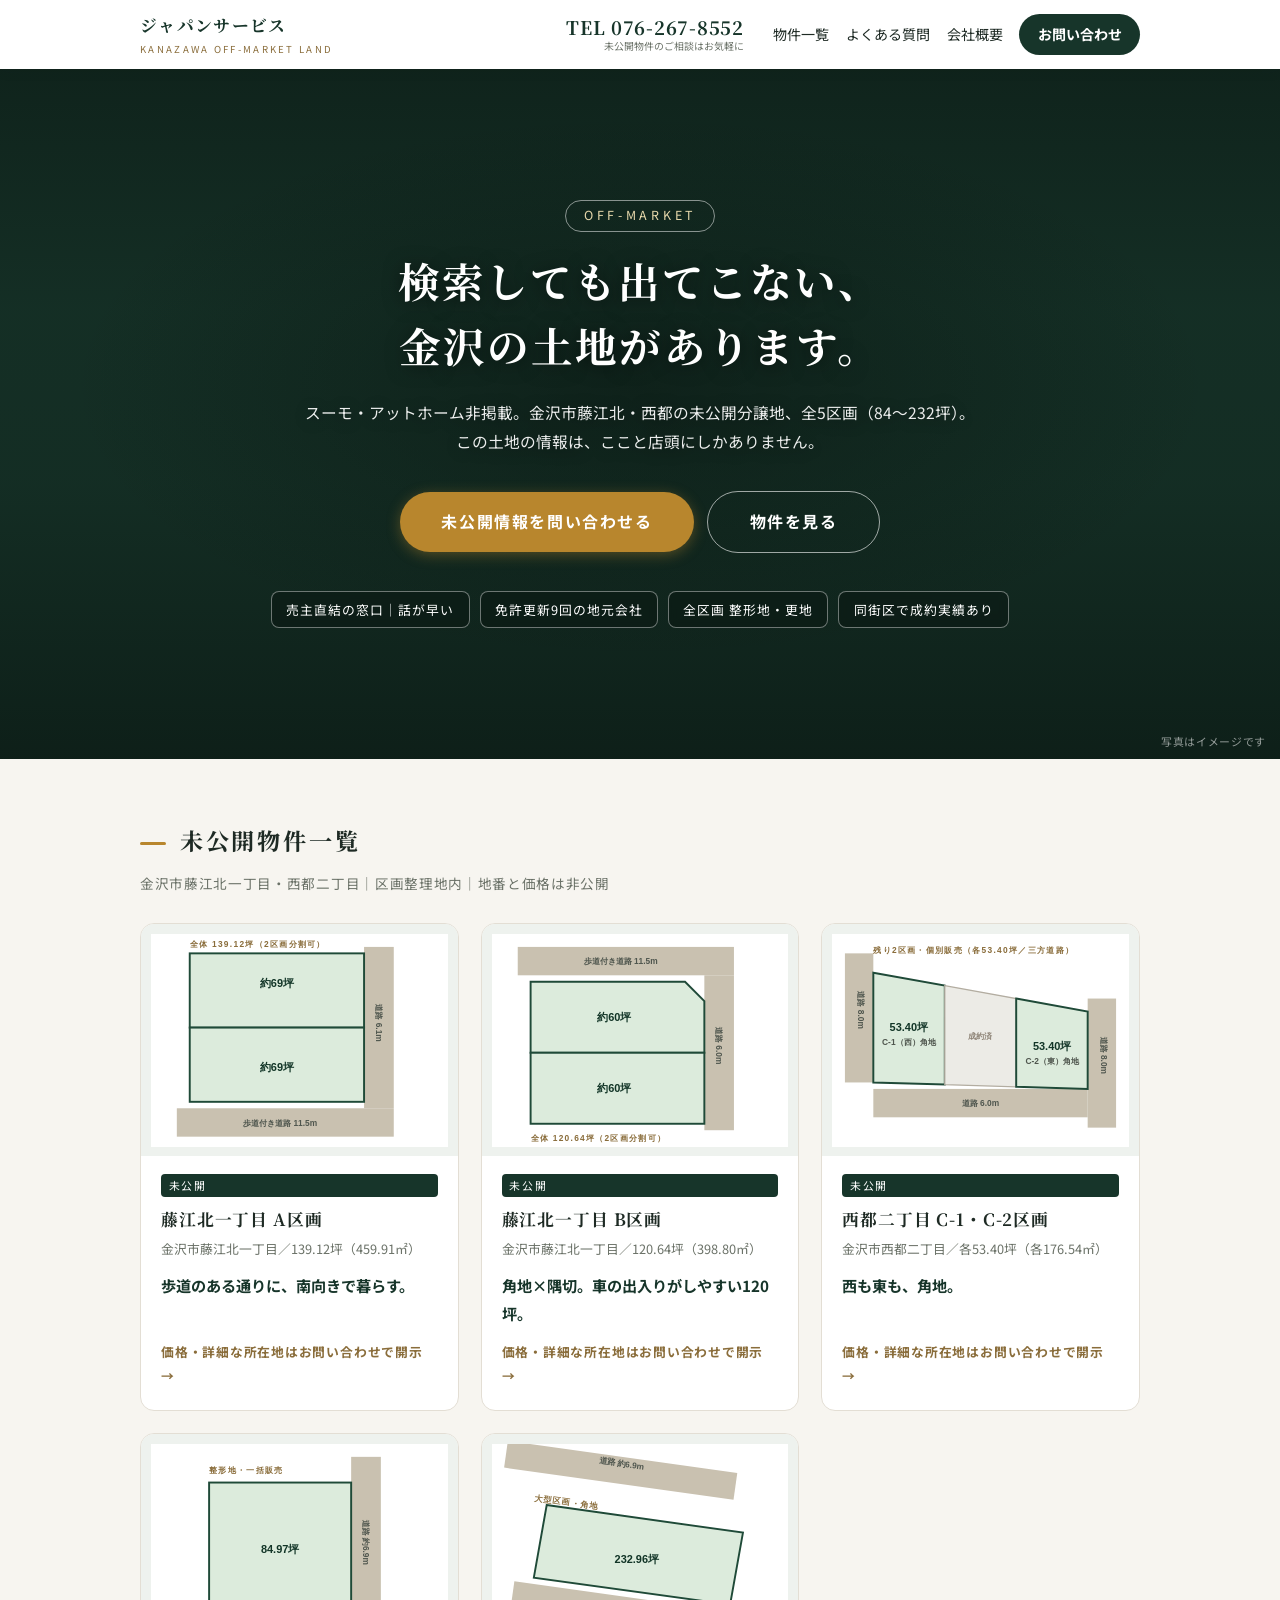
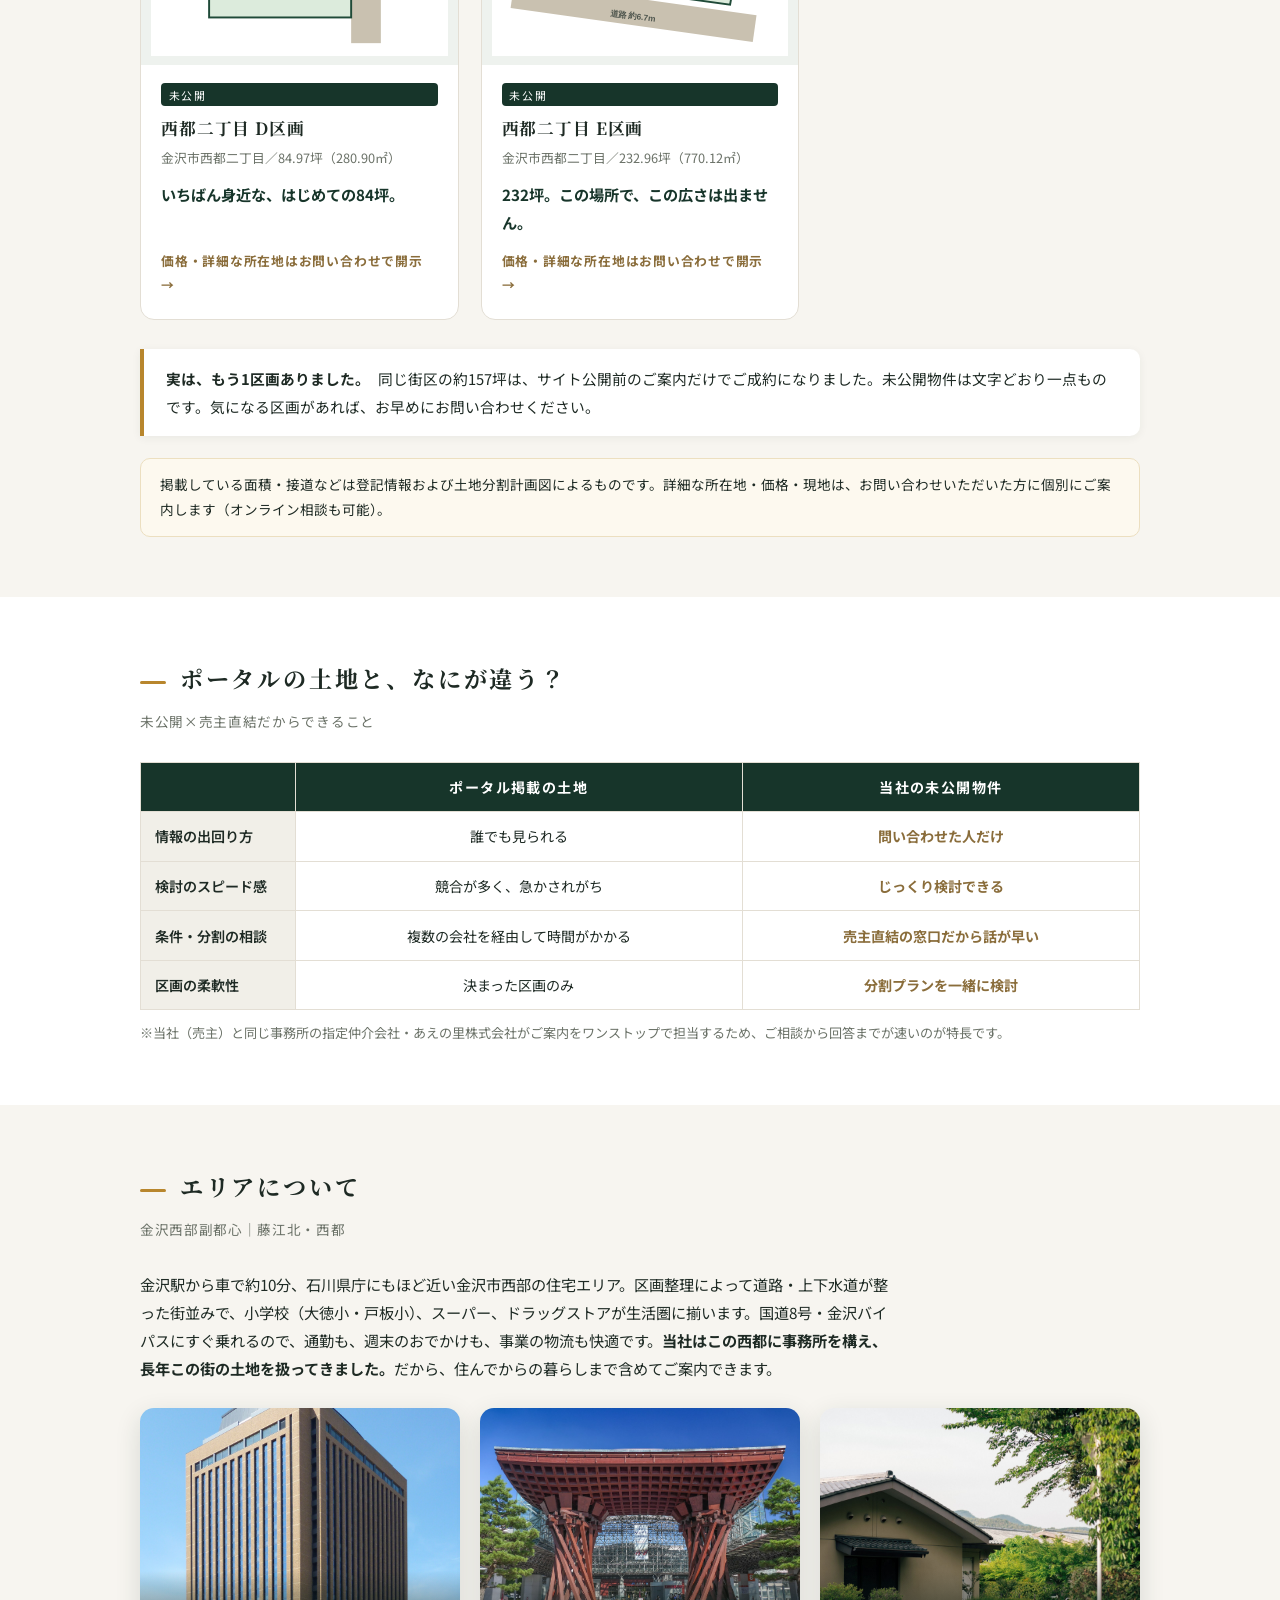
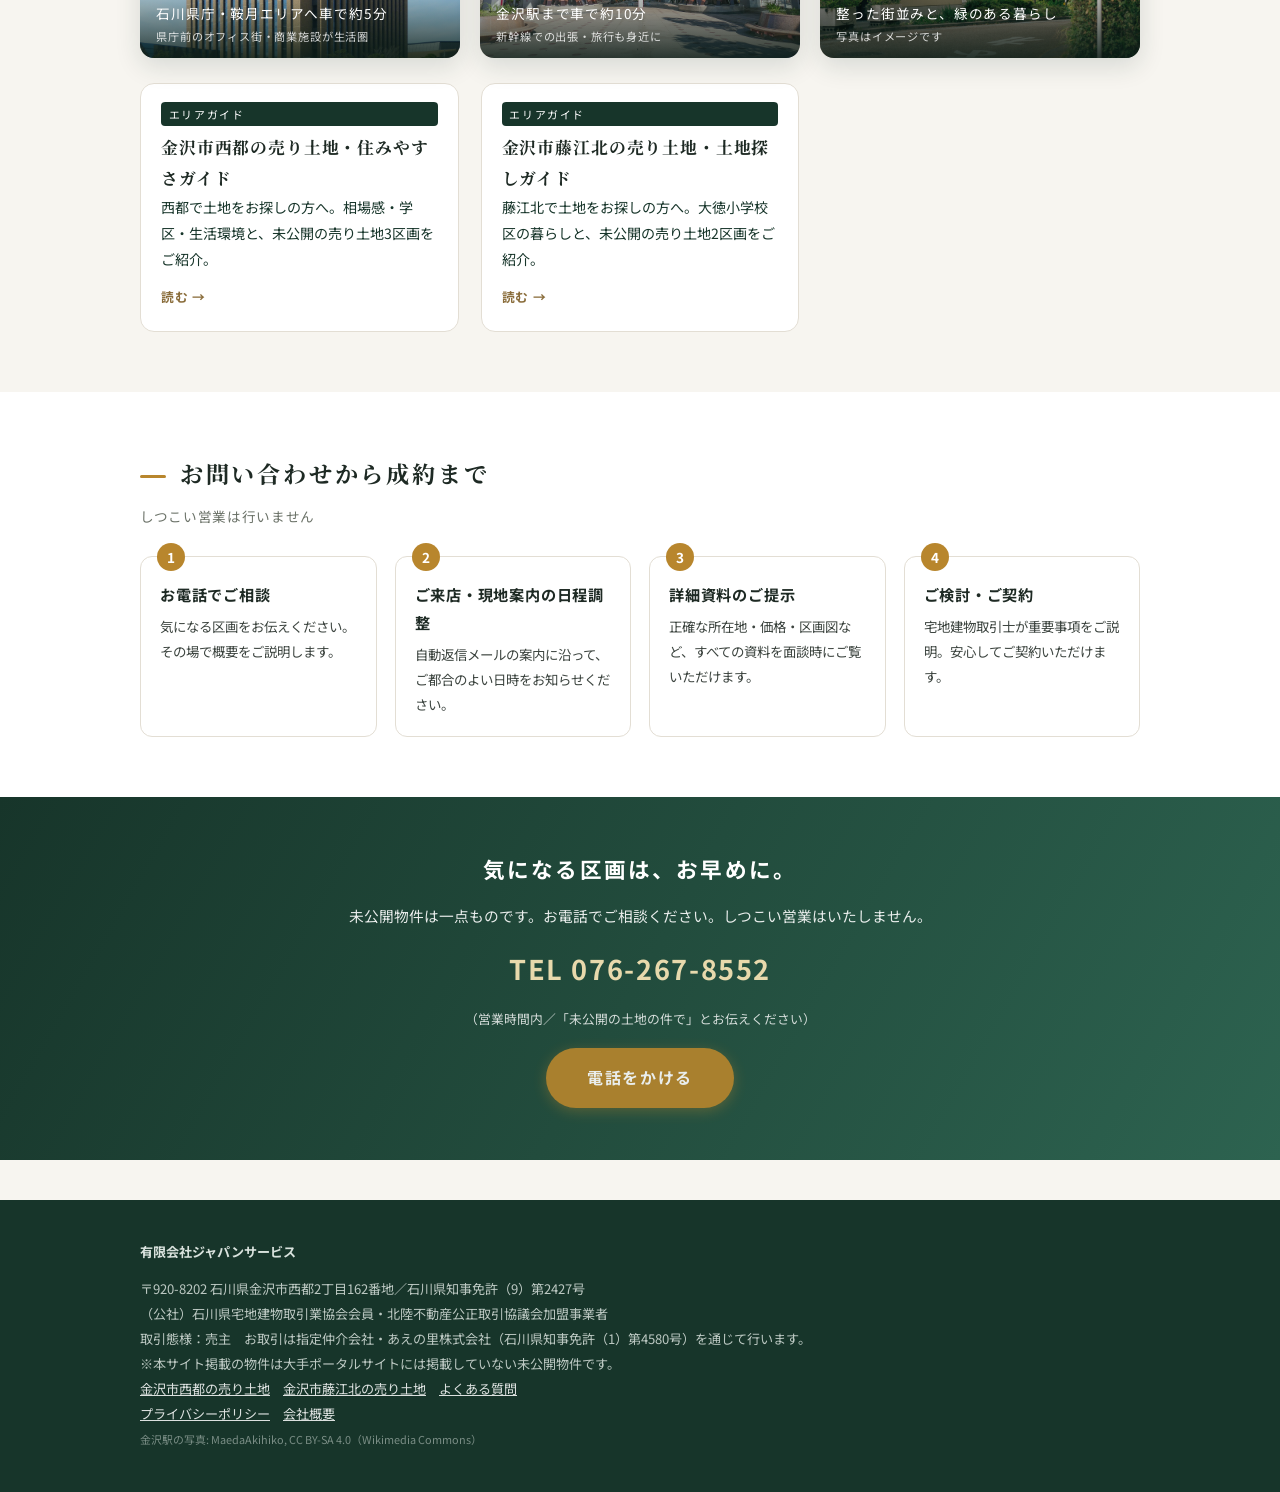
==== index.html @ 0f283ab2 "サイト更新" ====
<!DOCTYPE html>
<html lang="ja">
<head>
<meta charset="UTF-8">
<meta name="viewport" content="width=device-width, initial-scale=1">
<title>金沢市の未公開土地・分譲地｜有限会社ジャパンサービス（藤江北・西都）</title>
<meta name="description" content="金沢市藤江北・西都の未公開土地5区画（84〜232坪）。スーモ・アットホーム非掲載。価格・地番はお問い合わせいただいた方にだけ開示。有限会社ジャパンサービス（石川県知事免許(9)第2427号）。">
<link rel="canonical" href="https://aenosato.github.io/">
<meta property="og:title" content="金沢市の未公開土地・分譲地｜有限会社ジャパンサービス（藤江北・西都）">
<meta property="og:description" content="金沢市藤江北・西都の未公開土地5区画（84〜232坪）。スーモ・アットホーム非掲載。価格・地番はお問い合わせいただいた方にだけ開示。有限会社ジャパンサービス（石川県知事免許(9)第2427号）。">
<meta property="og:type" content="website">
<meta property="og:url" content="https://aenosato.github.io/">
<meta property="og:image" content="https://aenosato.github.io/img/ogp.png">
<meta name="twitter:card" content="summary_large_image">
<link rel="preconnect" href="https://fonts.googleapis.com">
<link href="https://fonts.googleapis.com/css2?family=Noto+Sans+JP:wght@400;600;700&family=Noto+Serif+JP:wght@600;700&display=swap" rel="stylesheet">
<link rel="stylesheet" href="/style.css">

<script type="application/ld+json">
{"@context":"https://schema.org","@type":"RealEstateAgent","name":"有限会社ジャパンサービス",
"address":{"@type":"PostalAddress","postalCode":"920-8202","addressRegion":"石川県","addressLocality":"金沢市","streetAddress":"西都2丁目162番地"},
"telephone":"+81-76-267-8552","url":"https://aenosato.github.io/","areaServed":"石川県金沢市",
"description":"金沢市西部の未公開土地を販売する地元不動産会社。石川県知事免許(9)第2427号。石川県宅地建物取引業協会会員。"}
</script>
</head>
<body>
<header class="site"><div class="wrap">
<a class="brand" href="/">ジャパンサービス<small>KANAZAWA OFF-MARKET LAND</small></a>
<div class="htel"><a href="tel:076-267-8552">TEL 076-267-8552</a><small>未公開物件のご相談はお気軽に</small></div>
<nav class="g"><a href="/#lands">物件一覧</a><a href="/faq.html">よくある質問</a><a href="/company.html">会社概要</a><a class="cta" href="/contact.html">お問い合わせ</a></nav>
</div></header>

<div class="hero photo"><div class="bg bg1"></div><div class="bg bg2"></div><div class="bg bg3"></div><div class="shade"></div><span class="imgnote">写真はイメージです</span><div class="wrap">
<span class="tag">OFF-MARKET</span>
<h1>検索しても出てこない、<br>金沢の土地があります。</h1>
<p class="lead">スーモ・アットホーム非掲載。金沢市藤江北・西都の未公開分譲地、全5区画（84〜232坪）。<br>この土地の情報は、ここと店頭にしかありません。</p>
<div class="cta-row"><a class="btn" href="/contact.html">未公開情報を問い合わせる</a><a class="btn ghost" href="#lands">物件を見る</a></div>
<div class="trustline"><span>売主直結の窓口｜話が早い</span><span>免許更新9回の地元会社</span><span>全区画 整形地・更地</span><span>同街区で成約実績あり</span></div>
</div></div>

<section id="lands"><div class="wrap">
<h2 class="sec">未公開物件一覧</h2>
<p class="sec-sub">金沢市藤江北一丁目・西都二丁目｜区画整理地内｜地番と価格は非公開</p>
<div class="cards"><a class="card" href="/land/fujiekita-a.html">
<div class="fig"><img src="/img/lot-a.svg" alt="藤江北一丁目 A区画 区画イメージ" loading="lazy"></div>
<div class="body"><span class="badge">未公開</span><h3>藤江北一丁目 A区画</h3>
<div class="meta">金沢市藤江北一丁目／139.12坪（459.91㎡）</div>
<p class="catch">歩道のある通りに、南向きで暮らす。</p>
<div class="price">価格・詳細な所在地はお問い合わせで開示 →</div></div></a>
<a class="card" href="/land/fujiekita-b.html">
<div class="fig"><img src="/img/lot-b.svg" alt="藤江北一丁目 B区画 区画イメージ" loading="lazy"></div>
<div class="body"><span class="badge">未公開</span><h3>藤江北一丁目 B区画</h3>
<div class="meta">金沢市藤江北一丁目／120.64坪（398.80㎡）</div>
<p class="catch">角地×隅切。車の出入りがしやすい120坪。</p>
<div class="price">価格・詳細な所在地はお問い合わせで開示 →</div></div></a>
<a class="card" href="/land/saito-c.html">
<div class="fig"><img src="/img/lot-c.svg" alt="西都二丁目 C-1・C-2区画 区画イメージ" loading="lazy"></div>
<div class="body"><span class="badge">未公開</span><h3>西都二丁目 C-1・C-2区画</h3>
<div class="meta">金沢市西都二丁目／各53.40坪（各176.54㎡）</div>
<p class="catch">西も東も、角地。</p>
<div class="price">価格・詳細な所在地はお問い合わせで開示 →</div></div></a>
<a class="card" href="/land/saito-d.html">
<div class="fig"><img src="/img/lot-d.svg" alt="西都二丁目 D区画 区画イメージ" loading="lazy"></div>
<div class="body"><span class="badge">未公開</span><h3>西都二丁目 D区画</h3>
<div class="meta">金沢市西都二丁目／84.97坪（280.90㎡）</div>
<p class="catch">いちばん身近な、はじめての84坪。</p>
<div class="price">価格・詳細な所在地はお問い合わせで開示 →</div></div></a>
<a class="card" href="/land/saito-e.html">
<div class="fig"><img src="/img/lot-e.svg" alt="西都二丁目 E区画 区画イメージ" loading="lazy"></div>
<div class="body"><span class="badge">未公開</span><h3>西都二丁目 E区画</h3>
<div class="meta">金沢市西都二丁目／232.96坪（770.12㎡）</div>
<p class="catch">232坪。この場所で、この広さは出ません。</p>
<div class="price">価格・詳細な所在地はお問い合わせで開示 →</div></div></a>
</div>
<div class="sold"><strong>実は、もう1区画ありました。</strong>　同じ街区の約157坪は、サイト公開前のご案内だけでご成約になりました。未公開物件は文字どおり一点ものです。気になる区画があれば、お早めにお問い合わせください。</div>
<div class="note">掲載している面積・接道などは登記情報および土地分割計画図によるものです。詳細な所在地・価格・現地は、お問い合わせいただいた方に個別にご案内します（オンライン相談も可能）。</div>
</div></section>

<section style="background:#fff"><div class="wrap">
<h2 class="sec">ポータルの土地と、なにが違う？</h2>
<p class="sec-sub">未公開×売主直結だからできること</p>
<div class="cmp-wrap"><table class="cmp">
<thead><tr><th></th><th>ポータル掲載の土地</th><th>当社の未公開物件</th></tr></thead>
<tbody>
<tr><td>情報の出回り方</td><td>誰でも見られる</td><td class="good">問い合わせた人だけ</td></tr>
<tr><td>検討のスピード感</td><td>競合が多く、急かされがち</td><td class="good">じっくり検討できる</td></tr>
<tr><td>条件・分割の相談</td><td>複数の会社を経由して時間がかかる</td><td class="good">売主直結の窓口だから話が早い</td></tr>
<tr><td>区画の柔軟性</td><td>決まった区画のみ</td><td class="good">分割プランを一緒に検討</td></tr>
</tbody></table></div>
<p style="font-size:.82rem;color:var(--muted);margin-top:.8em">※当社（売主）と同じ事務所の指定仲介会社・あえの里株式会社がご案内をワンストップで担当するため、ご相談から回答までが速いのが特長です。</p>
</div></section>

<section><div class="wrap">
<h2 class="sec">エリアについて</h2>
<p class="sec-sub">金沢西部副都心｜藤江北・西都</p>
<p style="font-size:.95rem;max-width:760px">金沢駅から車で約10分、石川県庁にもほど近い金沢市西部の住宅エリア。区画整理によって道路・上下水道が整った街並みで、小学校（大徳小・戸板小）、スーパー、ドラッグストアが生活圏に揃います。国道8号・金沢バイパスにすぐ乗れるので、通勤も、週末のおでかけも、事業の物流も快適です。<strong>当社はこの西都に事務所を構え、長年この街の土地を扱ってきました。</strong>だから、住んでからの暮らしまで含めてご案内できます。</p>
<div class="photo-grid">
<figure><img src="/img/photo/kencho.jpg" alt="石川県庁舎" loading="lazy"><figcaption>石川県庁・鞍月エリアへ車で約5分<span class="sub">県庁前のオフィス街・商業施設が生活圏</span></figcaption></figure>
<figure><img src="/img/photo/station.jpg" alt="金沢駅鼓門" loading="lazy"><figcaption>金沢駅まで車で約10分<span class="sub">新幹線での出張・旅行も身近に</span></figcaption></figure>
<figure><img src="/img/photo/hero.jpg" alt="緑豊かな住宅街のイメージ" loading="lazy"><figcaption>整った街並みと、緑のある暮らし<span class="sub">写真はイメージです</span></figcaption></figure>
</div>
<div class="cards" style="margin-top:1.6em;grid-template-columns:repeat(auto-fill,minmax(290px,1fr))">
<a class="card" href="/area/saito.html"><div class="body"><span class="badge">エリアガイド</span><h3>金沢市西都の売り土地・住みやすさガイド</h3><p class="catch" style="font-weight:400;font-size:.88rem">西都で土地をお探しの方へ。相場感・学区・生活環境と、未公開の売り土地3区画をご紹介。</p><div class="price">読む →</div></div></a>
<a class="card" href="/area/fujiekita.html"><div class="body"><span class="badge">エリアガイド</span><h3>金沢市藤江北の売り土地・土地探しガイド</h3><p class="catch" style="font-weight:400;font-size:.88rem">藤江北で土地をお探しの方へ。大徳小学校区の暮らしと、未公開の売り土地2区画をご紹介。</p><div class="price">読む →</div></div></a>
</div>
</div></section>

<section style="background:#fff"><div class="wrap">
<h2 class="sec">お問い合わせから成約まで</h2>
<p class="sec-sub">しつこい営業は行いません</p>
<div class="steps">
<div><h3>お電話でご相談</h3><p>気になる区画をお伝えください。その場で概要をご説明します。</p></div>
<div><h3>ご来店・現地案内の日程調整</h3><p>自動返信メールの案内に沿って、ご都合のよい日時をお知らせください。</p></div>
<div><h3>詳細資料のご提示</h3><p>正確な所在地・価格・区画図など、すべての資料を面談時にご覧いただけます。</p></div>
<div><h3>ご検討・ご契約</h3><p>宅地建物取引士が重要事項をご説明。安心してご契約いただけます。</p></div>
</div>
</div></section>

<div class="cta-band"><div class="wrap">
<h2>気になる区画は、お早めに。</h2>
<p>未公開物件は一点ものです。お電話でご相談ください。しつこい営業はいたしません。</p>
<a class="tel" href="tel:076-267-8552">TEL 076-267-8552</a>
<p style="font-size:.8rem;opacity:.8">（営業時間内／「未公開の土地の件で」とお伝えください）</p>
<p style="margin-top:1.2em"><a class="btn" href="tel:076-267-8552">電話をかける</a></p>
</div></div>
<footer class="site"><div class="wrap">
<strong>有限会社ジャパンサービス</strong>
<div class="license">〒920-8202 石川県金沢市西都2丁目162番地／石川県知事免許（9）第2427号<br>
（公社）石川県宅地建物取引業協会会員・北陸不動産公正取引協議会加盟事業者<br>
取引態様：売主　お取引は指定仲介会社・あえの里株式会社（石川県知事免許（1）第4580号）を通じて行います。<br>
※本サイト掲載の物件は大手ポータルサイトには掲載していない未公開物件です。<br>
<a href="/area/saito.html">金沢市西都の売り土地</a>　<a href="/area/fujiekita.html">金沢市藤江北の売り土地</a>　<a href="/faq.html">よくある質問</a><br>
<a href="/privacy.html">プライバシーポリシー</a>　<a href="/company.html">会社概要</a><br>
<span style="font-size:.68rem;opacity:.6">金沢駅の写真: MaedaAkihiko, CC BY-SA 4.0（Wikimedia Commons）</span></div>
</div></footer>
<script>
const io=new IntersectionObserver(es=>es.forEach(e=>{if(e.isIntersecting){e.target.classList.add('in');io.unobserve(e.target)}}),{threshold:.12});
document.querySelectorAll('section .wrap>*,.cards>*,.steps>div').forEach(el=>{el.classList.add('fade');io.observe(el)});
</script>
</body>
</html>
---- style.css ----
:root{--ink:#1e2a24;--deep:#17352a;--accent:#b8862d;--accent-d:#8a6d3b;--bg:#f7f5f0;--card:#ffffff;--line:#e3ded4;--muted:#6b7268}
*{margin:0;padding:0;box-sizing:border-box}
body{font-family:"Noto Sans JP",-apple-system,"Hiragino Kaku Gothic ProN","Yu Gothic",sans-serif;color:var(--ink);background:var(--bg);line-height:1.85}
img,svg{max-width:100%;height:auto}
a{color:var(--deep)}
.wrap{max-width:1040px;margin:0 auto;padding:0 20px}
header.site{background:#fff;color:var(--ink);position:sticky;top:0;z-index:50;box-shadow:0 1px 12px rgba(20,30,25,.1)}
header.site .wrap{display:flex;align-items:center;justify-content:space-between;padding:10px 20px;gap:12px}
.brand{font-weight:700;letter-spacing:.08em;color:var(--deep);text-decoration:none;font-size:1.05rem;font-family:"Noto Serif JP",serif}
.brand small{display:block;font-size:.6rem;font-weight:400;color:var(--accent-d);letter-spacing:.24em;font-family:"Noto Sans JP",sans-serif}
nav.g{display:flex;align-items:center}
nav.g a{color:var(--ink);text-decoration:none;margin-left:1.2em;font-size:.88rem}
nav.g a.cta{background:var(--deep);color:#fff;padding:.55em 1.3em;border-radius:999px;font-weight:700}
.htel{text-align:right;margin-left:auto;line-height:1.3}
.htel a{font-family:"Noto Serif JP",serif;font-size:1.15rem;font-weight:700;color:var(--deep);text-decoration:none;letter-spacing:.04em}
.htel small{display:block;font-size:.62rem;color:var(--muted)}
@media(max-width:900px){.htel{display:none}}
.hero{color:#fff;text-align:center;position:relative;overflow:hidden;height:min(80vh,690px);min-height:520px;display:flex;align-items:center;justify-content:center}
.hero .wrap{position:relative;z-index:3}
.feat{display:grid;grid-template-columns:repeat(auto-fit,minmax(150px,1fr));gap:14px;margin:1.6em 0}
.feat div{background:var(--card);border:1px solid var(--line);border-radius:12px;padding:1em .8em;text-align:center}
.feat svg{width:34px;height:34px;margin-bottom:.4em}
.feat b{display:block;font-size:.8rem;letter-spacing:.05em}
.feat span{font-size:.74rem;color:var(--muted)}
.area-hero{background:linear-gradient(150deg,#1d4534,#2d6350);color:#fff;padding:48px 0 90px;position:relative;overflow:hidden}
.area-hero h1{font-size:clamp(1.3rem,3.4vw,1.9rem);letter-spacing:.06em;line-height:1.6}
.area-hero p{margin-top:.8em;font-size:.9rem;opacity:.9}
article.guide{max-width:760px;margin:0 auto;font-size:.95rem}
article.guide h2{font-size:1.25rem;letter-spacing:.08em;margin:2.2em 0 .8em;padding-left:.7em;border-left:4px solid var(--accent)}
article.guide h3{font-size:1.02rem;margin:1.6em 0 .5em}
article.guide p{margin-bottom:1em}
article.guide ul{margin:0 0 1em 1.4em}
.hero .tag{display:inline-block;border:1px solid rgba(255,255,255,.5);border-radius:999px;padding:.3em 1.4em;font-size:.78rem;letter-spacing:.3em;margin-bottom:1.3em;color:#e8d9ac}
.hero h1{font-size:clamp(1.55rem,4.4vw,2.6rem);font-weight:700;letter-spacing:.05em;line-height:1.55}
.hero p.lead{margin-top:1.3em;opacity:.92;font-size:.98rem}
.hero .cta-row{margin-top:2.2em}
.trustline{display:flex;gap:10px;justify-content:center;flex-wrap:wrap;margin-top:2.4em}
.trustline span{border:1px solid rgba(255,255,255,.4);border-radius:8px;padding:.45em 1.1em;font-size:.8rem;letter-spacing:.08em;background:rgba(10,22,17,.45);backdrop-filter:blur(4px)}
.split{display:grid;grid-template-columns:1fr 1fr;gap:44px;align-items:center}
.split img{border-radius:16px;box-shadow:0 14px 40px rgba(23,53,42,.2);width:100%;height:380px;object-fit:cover}
.split h2{font-family:"Noto Serif JP",serif;font-size:1.5rem;letter-spacing:.1em;margin-bottom:.7em;line-height:1.6}
.split p{font-size:.95rem}
.split .imgwrap{position:relative}
.split .imgwrap span{position:absolute;right:10px;bottom:8px;font-size:.66rem;color:rgba(255,255,255,.75)}
@media(max-width:760px){.split{grid-template-columns:1fr}.split img{height:240px}}
.btn{display:inline-block;background:var(--accent);color:#fff;text-decoration:none;padding:.95em 2.6em;border-radius:999px;font-weight:700;letter-spacing:.1em;border:none;font-size:1rem;cursor:pointer;box-shadow:0 3px 14px rgba(184,134,45,.4);transition:transform .15s}
.btn:hover{transform:translateY(-2px)}
.btn.ghost{background:transparent;border:1px solid rgba(255,255,255,.6);margin-left:.8em;box-shadow:none}
section{padding:60px 0}
h2.sec{font-size:1.45rem;letter-spacing:.12em;margin-bottom:.4em}
h2.sec::before{content:"";display:inline-block;width:26px;height:3px;background:var(--accent);vertical-align:middle;margin-right:.6em;border-radius:2px}
p.sec-sub{color:var(--muted);font-size:.85rem;margin-bottom:2em;letter-spacing:.05em}
.cards{display:grid;grid-template-columns:repeat(auto-fill,minmax(290px,1fr));gap:22px}
.card{background:var(--card);border:1px solid var(--line);border-radius:14px;overflow:hidden;text-decoration:none;color:var(--ink);display:flex;flex-direction:column;transition:box-shadow .2s,transform .2s}
.card:hover{box-shadow:0 10px 28px rgba(23,53,42,.16);transform:translateY(-3px)}
.card .fig{background:#eef2ee;padding:10px 10px 0}
.card .body{padding:18px 20px 22px;flex:1;display:flex;flex-direction:column}
.card h3{font-size:1.05rem;letter-spacing:.05em}
.card .meta{color:var(--muted);font-size:.8rem;margin:.2em 0 .8em}
.card p.catch{font-size:.95rem;font-weight:700;color:var(--deep);flex:1}
.card .price{margin-top:1em;font-size:.8rem;color:var(--accent-d);font-weight:700;letter-spacing:.06em}
.badge{display:inline-block;background:var(--deep);color:#fff;font-size:.68rem;border-radius:4px;padding:.15em .7em;letter-spacing:.15em;margin-bottom:.6em}
.badge.gold{background:var(--accent)}
table.spec{width:100%;border-collapse:collapse;background:var(--card);border:1px solid var(--line);border-radius:12px;overflow:hidden;font-size:.92rem}
table.spec th,table.spec td{padding:.85em 1.1em;border-bottom:1px solid var(--line);text-align:left;vertical-align:top}
table.spec th{width:9.5em;background:#f1efe8;font-weight:600;letter-spacing:.08em}
table.spec tr:last-child th,table.spec tr:last-child td{border-bottom:none}
body{overflow-x:hidden}
.cmp-wrap{overflow-x:auto;-webkit-overflow-scrolling:touch}
table.cmp{width:100%;min-width:560px;border-collapse:collapse;background:var(--card);border:1px solid var(--line);font-size:.88rem}
table.cmp th,table.cmp td{padding:.8em 1em;border:1px solid var(--line);text-align:center}
table.cmp thead th{background:var(--deep);color:#fff;letter-spacing:.1em}
table.cmp td:first-child{background:#f1efe8;font-weight:600;text-align:left;width:11em}
table.cmp td.good{color:var(--accent-d);font-weight:700}
.points{list-style:none;margin:1.2em 0}
.points li{position:relative;padding:.5em 0 .5em 2.2em;font-size:.94rem;border-bottom:1px dashed var(--line)}
.points li::before{content:"✓";position:absolute;left:.3em;top:.45em;color:var(--accent);font-weight:700;font-size:1.05rem}
.note{background:#fdf9ef;border:1px solid #ecdfc0;border-radius:10px;padding:1em 1.4em;font-size:.85rem;margin-top:1.6em}
.sold{background:#fff;border-left:4px solid var(--accent);border-radius:0 10px 10px 0;padding:1.1em 1.5em;margin:2em 0 0;font-size:.92rem;box-shadow:0 2px 10px rgba(23,53,42,.06)}
.faq dt{font-weight:700;margin-top:1.4em;letter-spacing:.04em}
.faq dt::before{content:"Q. ";color:var(--accent)}
.faq dd{margin-left:0;color:#3c443f;font-size:.92rem}
.faq dd::before{content:"A. ";color:var(--deep);font-weight:700}
footer.site{background:var(--deep);color:#d9e2dd;font-size:.82rem;padding:40px 0;margin-top:40px}
footer.site a{color:#fff}
footer.site .license{margin-top:1em;opacity:.85;line-height:1.9}
form .row{margin-bottom:1.3em}
form label{display:block;font-weight:600;font-size:.9rem;margin-bottom:.35em;letter-spacing:.05em}
form label .req{color:#b4552d;font-size:.7rem;margin-left:.5em;border:1px solid #b4552d;border-radius:3px;padding:0 .4em}
form input[type=text],form input[type=email],form input[type=tel],form textarea,form select{width:100%;padding:.8em;border:1px solid var(--line);border-radius:8px;font-size:1rem;background:#fff;font-family:inherit}
form .checks label{display:inline-block;font-weight:400;margin-right:1.2em}
.steps{counter-reset:s;display:grid;grid-template-columns:repeat(auto-fit,minmax(220px,1fr));gap:18px}
.steps div{background:var(--card);border:1px solid var(--line);border-radius:12px;padding:1.4em 1.2em 1.2em;position:relative}
.steps div::before{counter-increment:s;content:counter(s);position:absolute;top:-14px;left:16px;background:var(--accent);color:#fff;width:28px;height:28px;border-radius:50%;display:flex;align-items:center;justify-content:center;font-weight:700;font-size:.85rem}
.steps h3{font-size:.95rem;margin-bottom:.4em;letter-spacing:.05em}
.steps p{font-size:.84rem;color:#3c443f}
.crumb{font-size:.78rem;color:var(--muted);padding:14px 0 0}
.crumb a{color:var(--muted)}
.cta-band{background:linear-gradient(120deg,#17352a,#2d6350);color:#fff;text-align:center;padding:52px 0;border-radius:0}
.cta-band h2{font-size:1.35rem;letter-spacing:.1em;margin-bottom:.6em}
.cta-band p{font-size:.92rem;opacity:.9}
.cta-band .tel{font-size:1.7rem;font-weight:700;letter-spacing:.06em;color:#e8d9ac;margin:.5em 0;display:block;text-decoration:none}
@media(max-width:640px){
header.site .wrap{padding:8px 12px}
nav.g{flex-shrink:0}
nav.g a{display:none}
nav.g a.cta{display:inline-block;font-size:.78rem;padding:.55em 1em;margin-left:0;white-space:nowrap}
.brand{font-size:.88rem;white-space:nowrap}.brand small{font-size:.48rem;letter-spacing:.12em}
.hero{min-height:470px;height:min(74vh,560px)}
.hero h1{font-size:1.42rem}
.hero p.lead{font-size:.8rem;padding:0 4px}
.hero p.lead br{display:none}
.hero .cta-row{display:flex;flex-direction:column;align-items:center;gap:.7em}
.trustline{gap:6px}.trustline span{font-size:.66rem;padding:.35em .65em}
.btn{padding:.85em 1.8em;font-size:.92rem}
.btn.ghost{margin:0}
.cta-band .tel{font-size:1.4rem}
}
h1,h2.sec,.hero h1,.card h3,.area-hero h1{font-family:"Noto Serif JP","Yu Mincho",serif}
.hero.photo{isolation:isolate;background:#17352a}
.hero.photo .bg{position:absolute;inset:0;background-position:center 62%;background-size:cover;z-index:0;opacity:0;animation:heroShow 24s ease-in-out infinite}
.hero.photo .bg1{background-image:url(/img/photo/hero.jpg);animation-delay:0s}
.hero.photo .bg2{background-image:url(/img/photo/station.jpg);animation-delay:8s;background-position:center 40%}
.hero.photo .bg3{background-image:url(/img/photo/kencho.jpg);animation-delay:16s;background-position:center 30%}
@keyframes heroShow{0%{opacity:0;transform:scale(1.06)}4%{opacity:1}33%{opacity:1}41%{opacity:0;transform:scale(1)}100%{opacity:0}}
.hero.photo .shade{position:absolute;inset:0;z-index:1;background:linear-gradient(180deg,rgba(8,18,14,.5) 0%,rgba(8,18,14,.18) 35%,rgba(8,18,14,.22) 60%,rgba(8,18,14,.62) 100%)}
.hero.photo .shade::after{content:"";position:absolute;inset:0;background:radial-gradient(ellipse 62% 55% at 50% 46%,rgba(8,18,14,.45),transparent 72%)}
.hero h1,.hero p.lead{text-shadow:0 2px 18px rgba(0,0,0,.55)}
.imgnote{font-size:.68rem;color:rgba(255,255,255,.55);position:absolute;right:14px;bottom:8px;z-index:4;letter-spacing:.06em}
.photo-grid{display:grid;grid-template-columns:repeat(auto-fit,minmax(280px,1fr));gap:20px;margin-top:1.6em}
.photo-grid figure{margin:0;border-radius:14px;overflow:hidden;position:relative;box-shadow:0 8px 26px rgba(23,53,42,.14)}
.photo-grid img{width:100%;height:250px;object-fit:cover;display:block;transition:transform .6s}
.photo-grid figure:hover img{transform:scale(1.05)}
.photo-grid figcaption{position:absolute;left:0;right:0;bottom:0;background:linear-gradient(transparent,rgba(10,27,21,.85));color:#fff;padding:2.2em 1.2em .8em;font-size:.85rem;letter-spacing:.06em}
.photo-grid .sub{display:block;font-size:.7rem;opacity:.8}
.area-hero.photo{isolation:isolate;position:relative}
.area-hero.photo .bg{position:absolute;inset:0;background-position:center;background-size:cover;z-index:0}
.area-hero.photo .shade{position:absolute;inset:0;background:linear-gradient(150deg,rgba(15,36,28,.9),rgba(45,99,80,.65));z-index:1}
.fade{opacity:0;transform:translateY(22px);transition:opacity .7s ease,transform .7s ease}
.fade.in{opacity:1;transform:none}
@media(prefers-reduced-motion:reduce){.hero.photo .bg{animation:none}.fade{opacity:1;transform:none;transition:none}}
section.alt{background:#fff}
.cards3{display:grid;grid-template-columns:repeat(auto-fit,minmax(230px,1fr));gap:18px;margin:1.6em 0}
.cards3 .c3{background:var(--card);border:1px solid var(--line);border-radius:12px;padding:1.4em 1.2em}
.cards3 .c3 h3{font-size:.95rem;margin-bottom:.5em;letter-spacing:.05em;color:var(--accent)}
.cards3 .c3 p{font-size:.86rem;color:#3c443f;line-height:1.85}
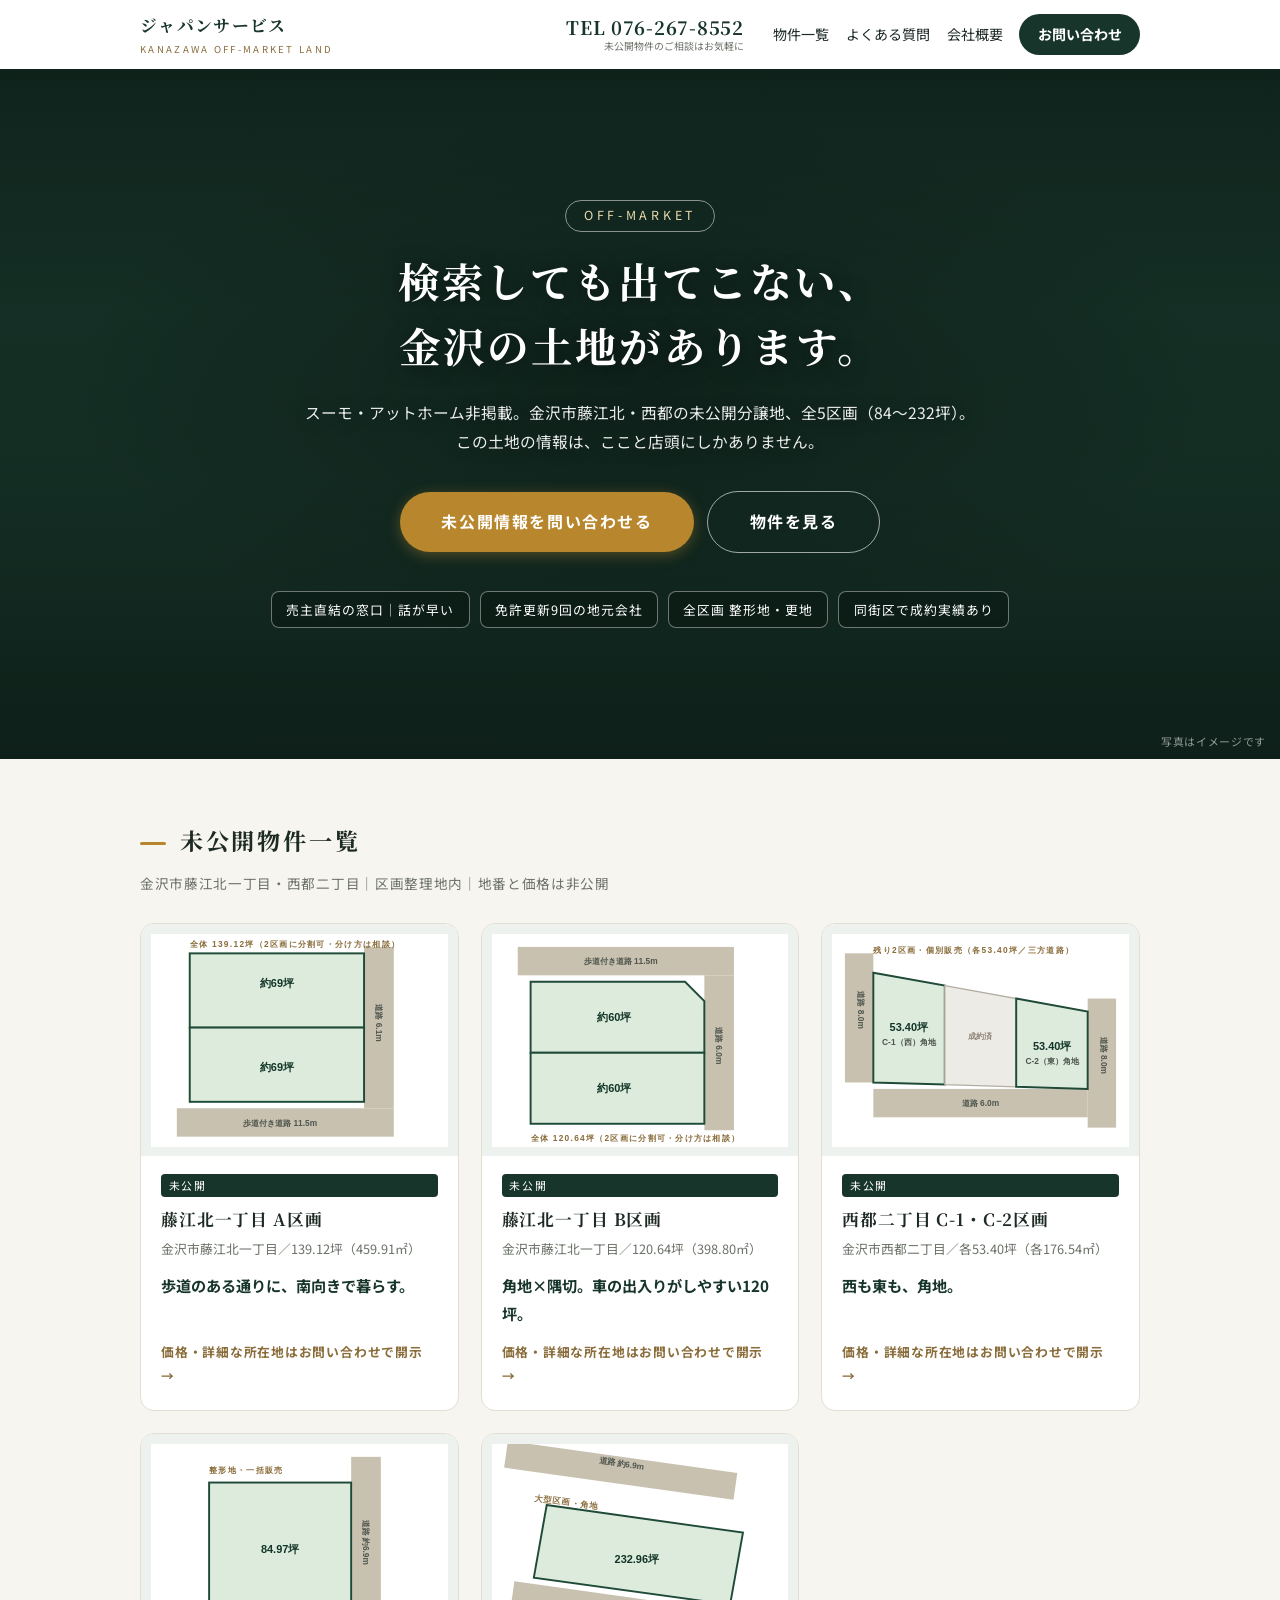
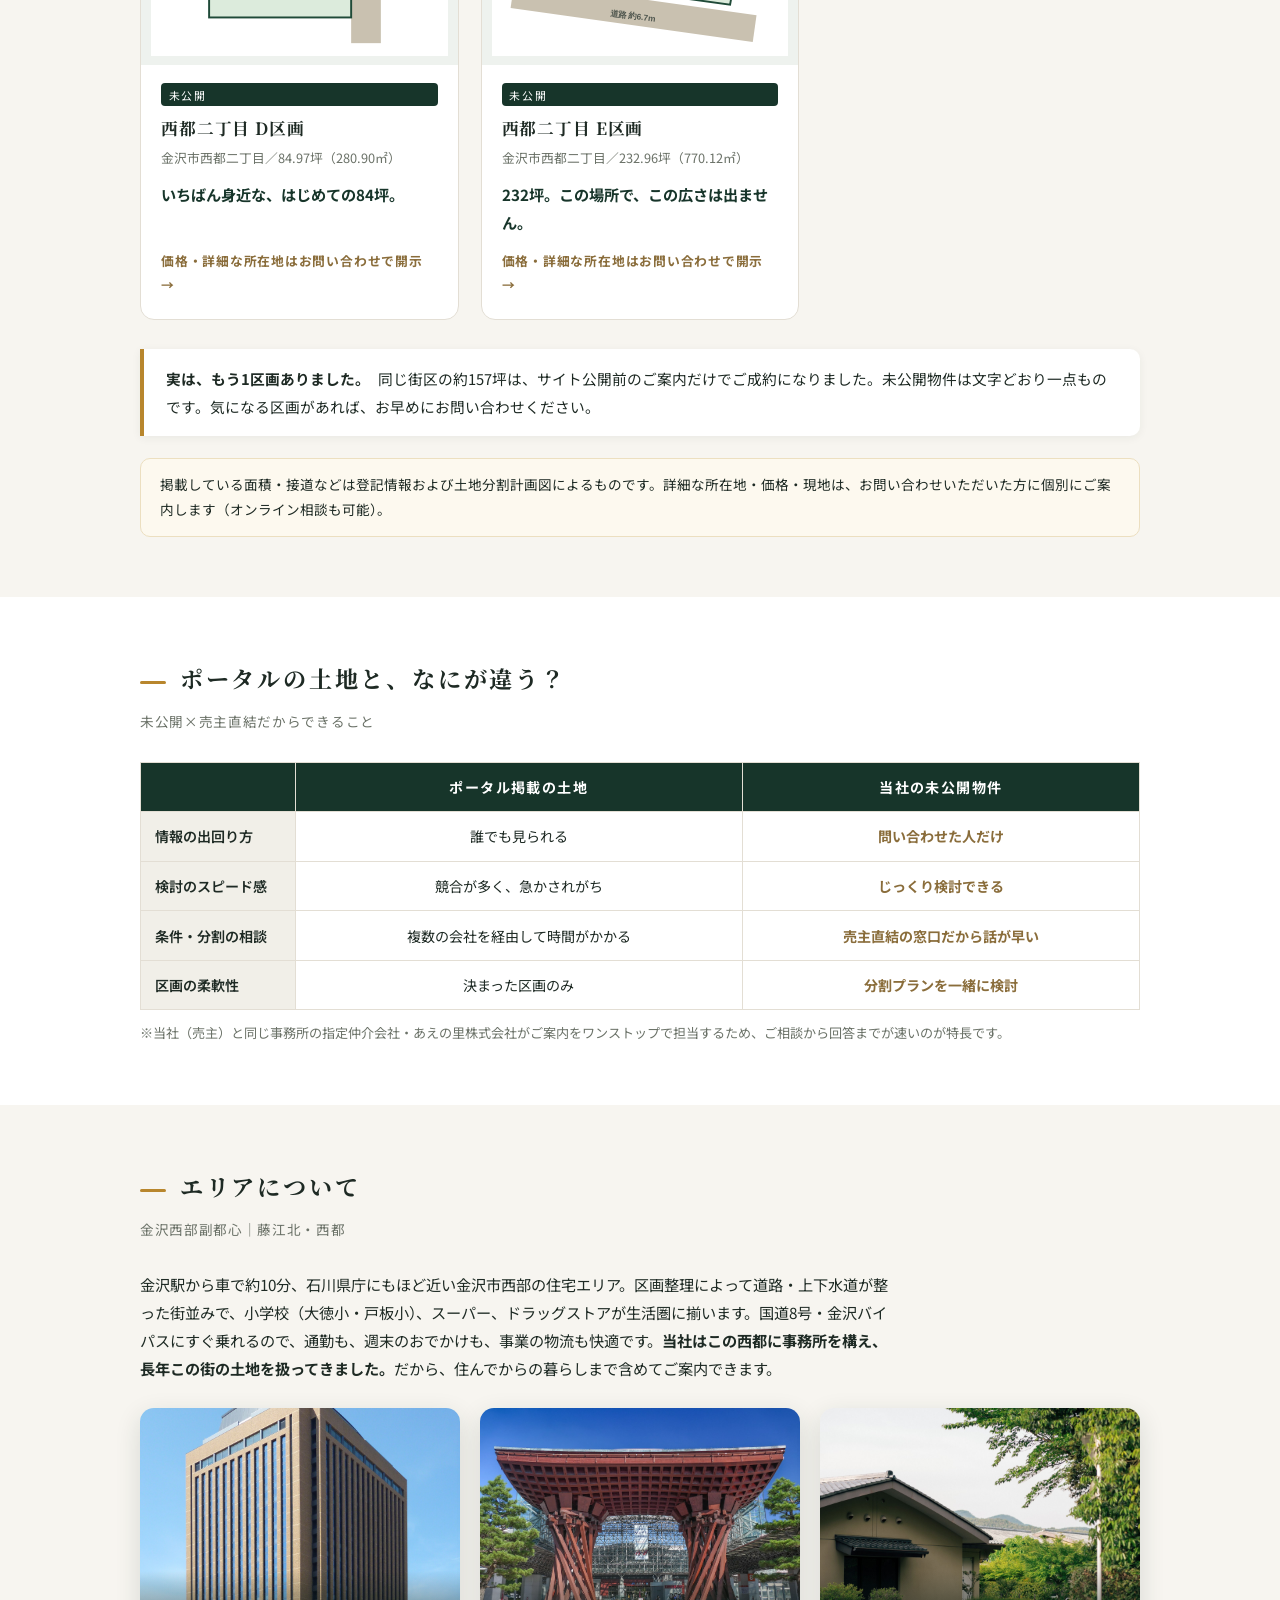
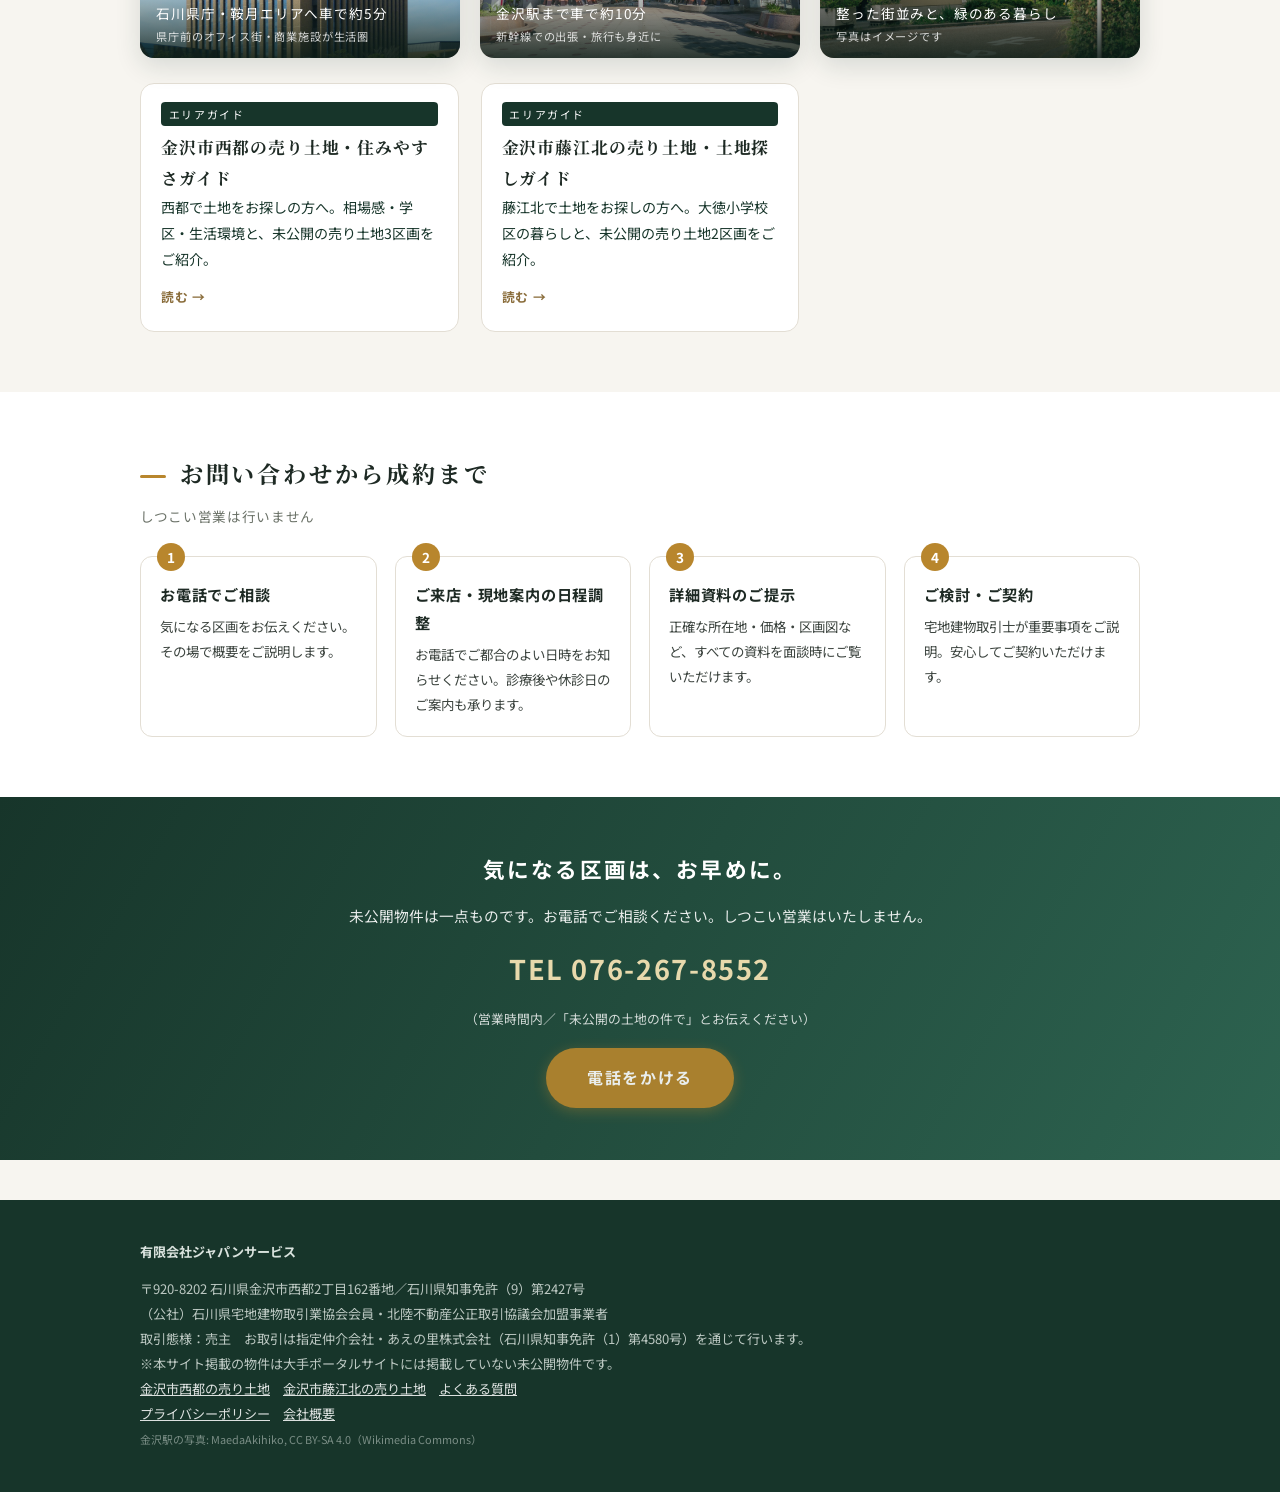
==== commit 1a9e027c: "サイト更新" ====
--- a/index.html
+++ b/index.html
@@ -110,7 +110,7 @@
 <p class="sec-sub">しつこい営業は行いません</p>
 <div class="steps">
 <div><h3>お電話でご相談</h3><p>気になる区画をお伝えください。その場で概要をご説明します。</p></div>
-<div><h3>ご来店・現地案内の日程調整</h3><p>自動返信メールの案内に沿って、ご都合のよい日時をお知らせください。</p></div>
+<div><h3>ご来店・現地案内の日程調整</h3><p>お電話でご都合のよい日時をお知らせください。診療後や休診日のご案内も承ります。</p></div>
 <div><h3>詳細資料のご提示</h3><p>正確な所在地・価格・区画図など、すべての資料を面談時にご覧いただけます。</p></div>
 <div><h3>ご検討・ご契約</h3><p>宅地建物取引士が重要事項をご説明。安心してご契約いただけます。</p></div>
 </div>
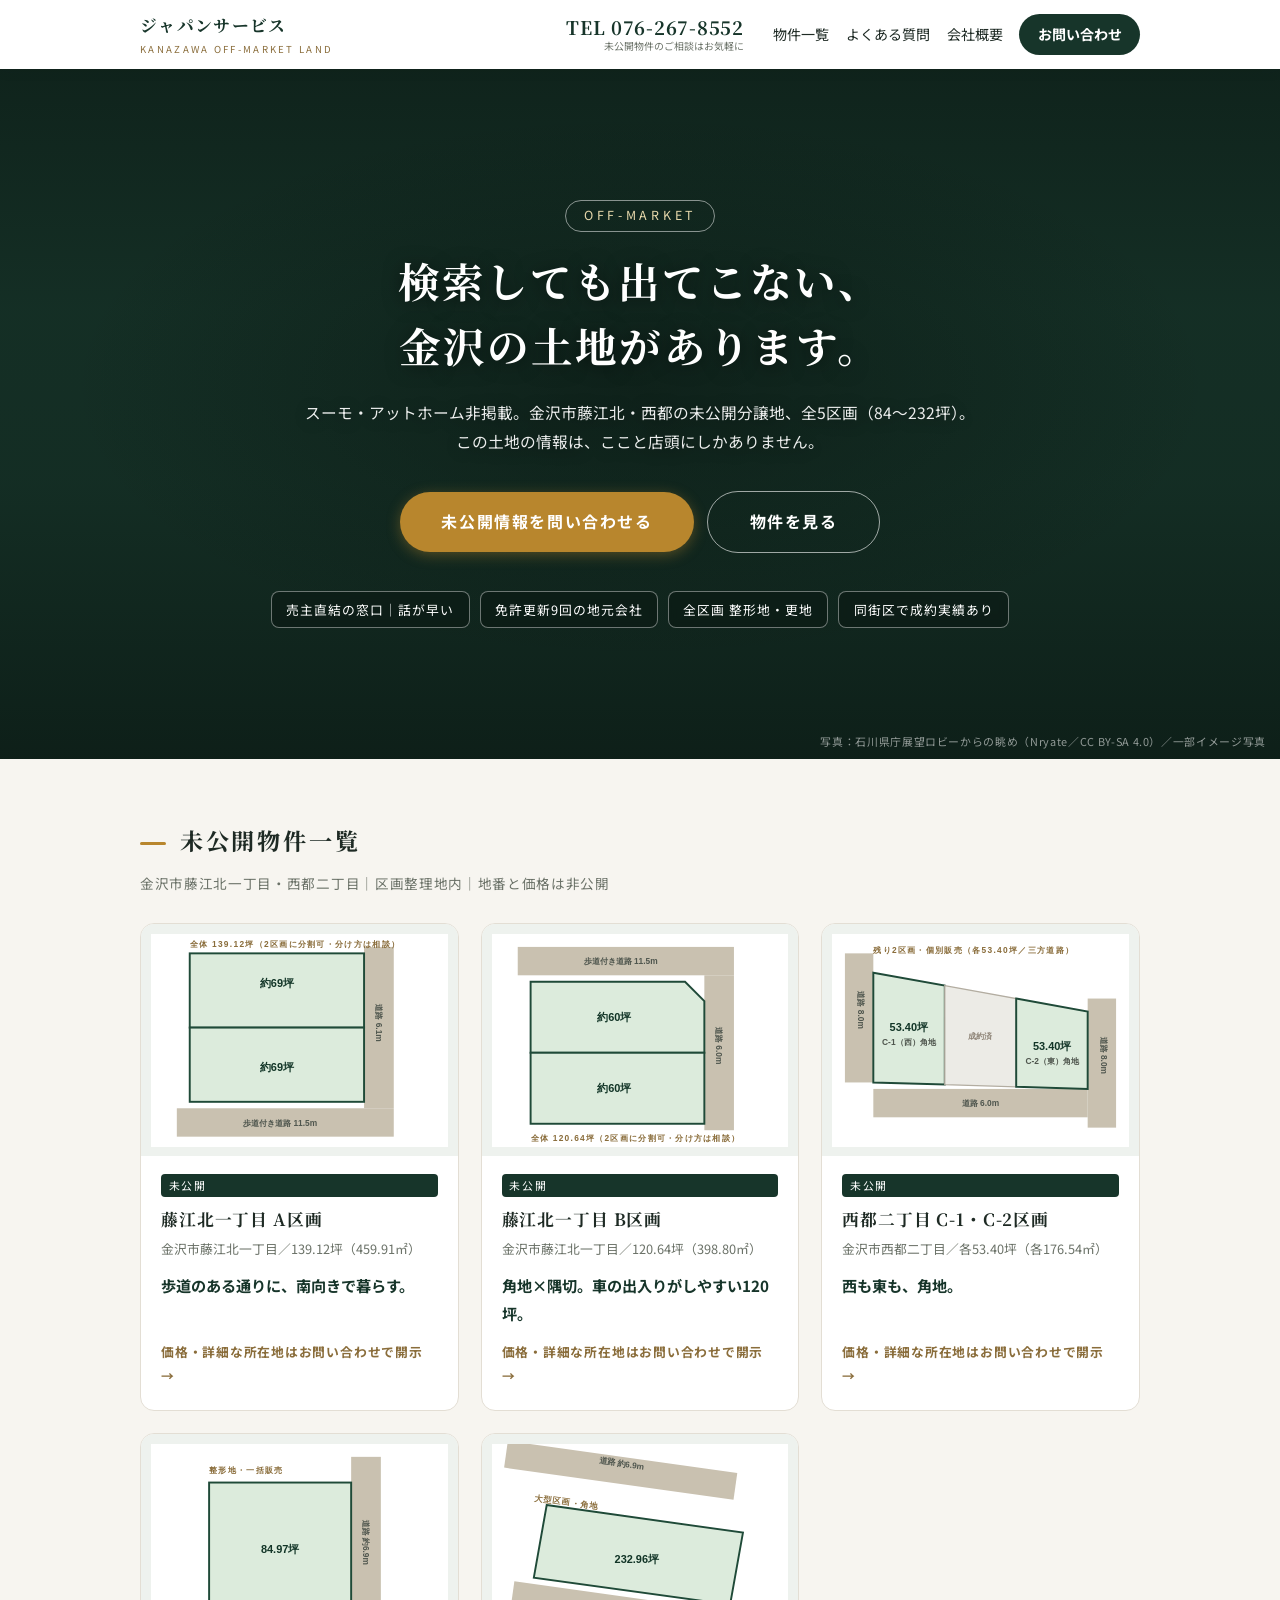
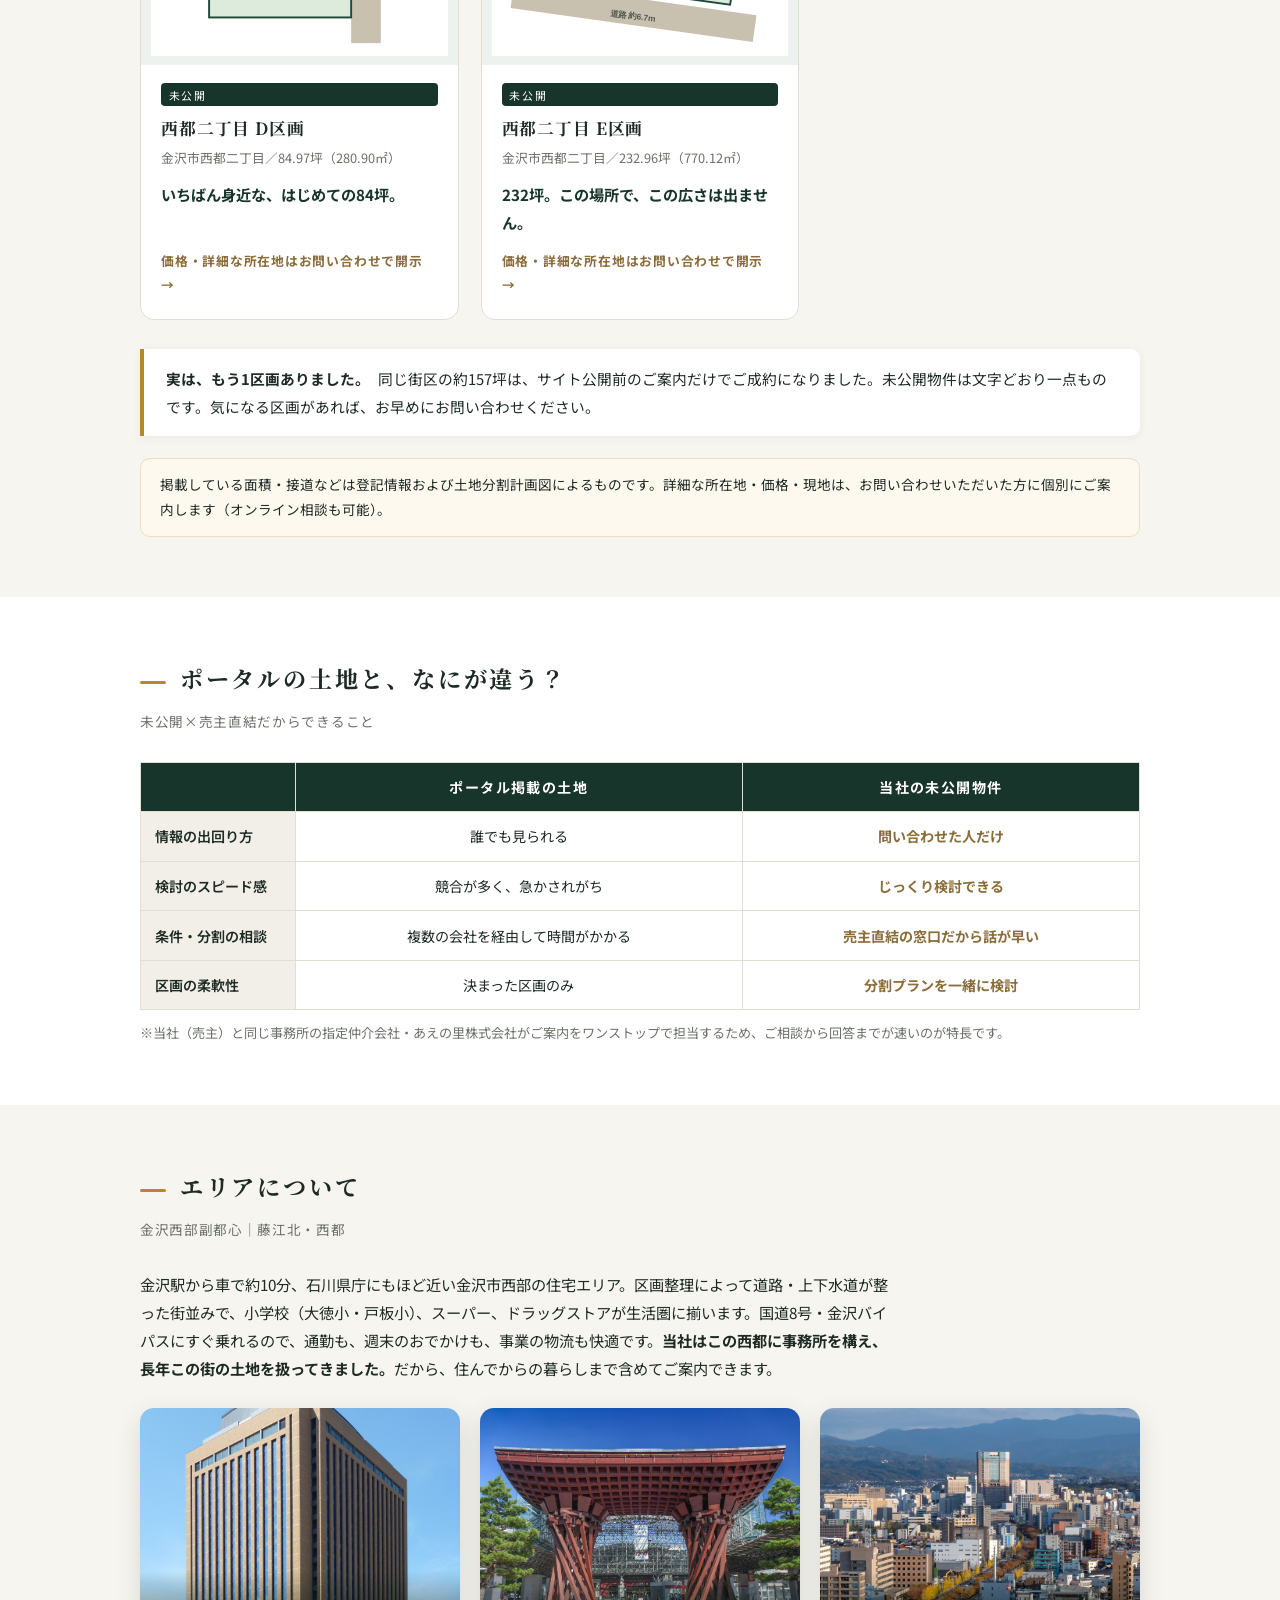
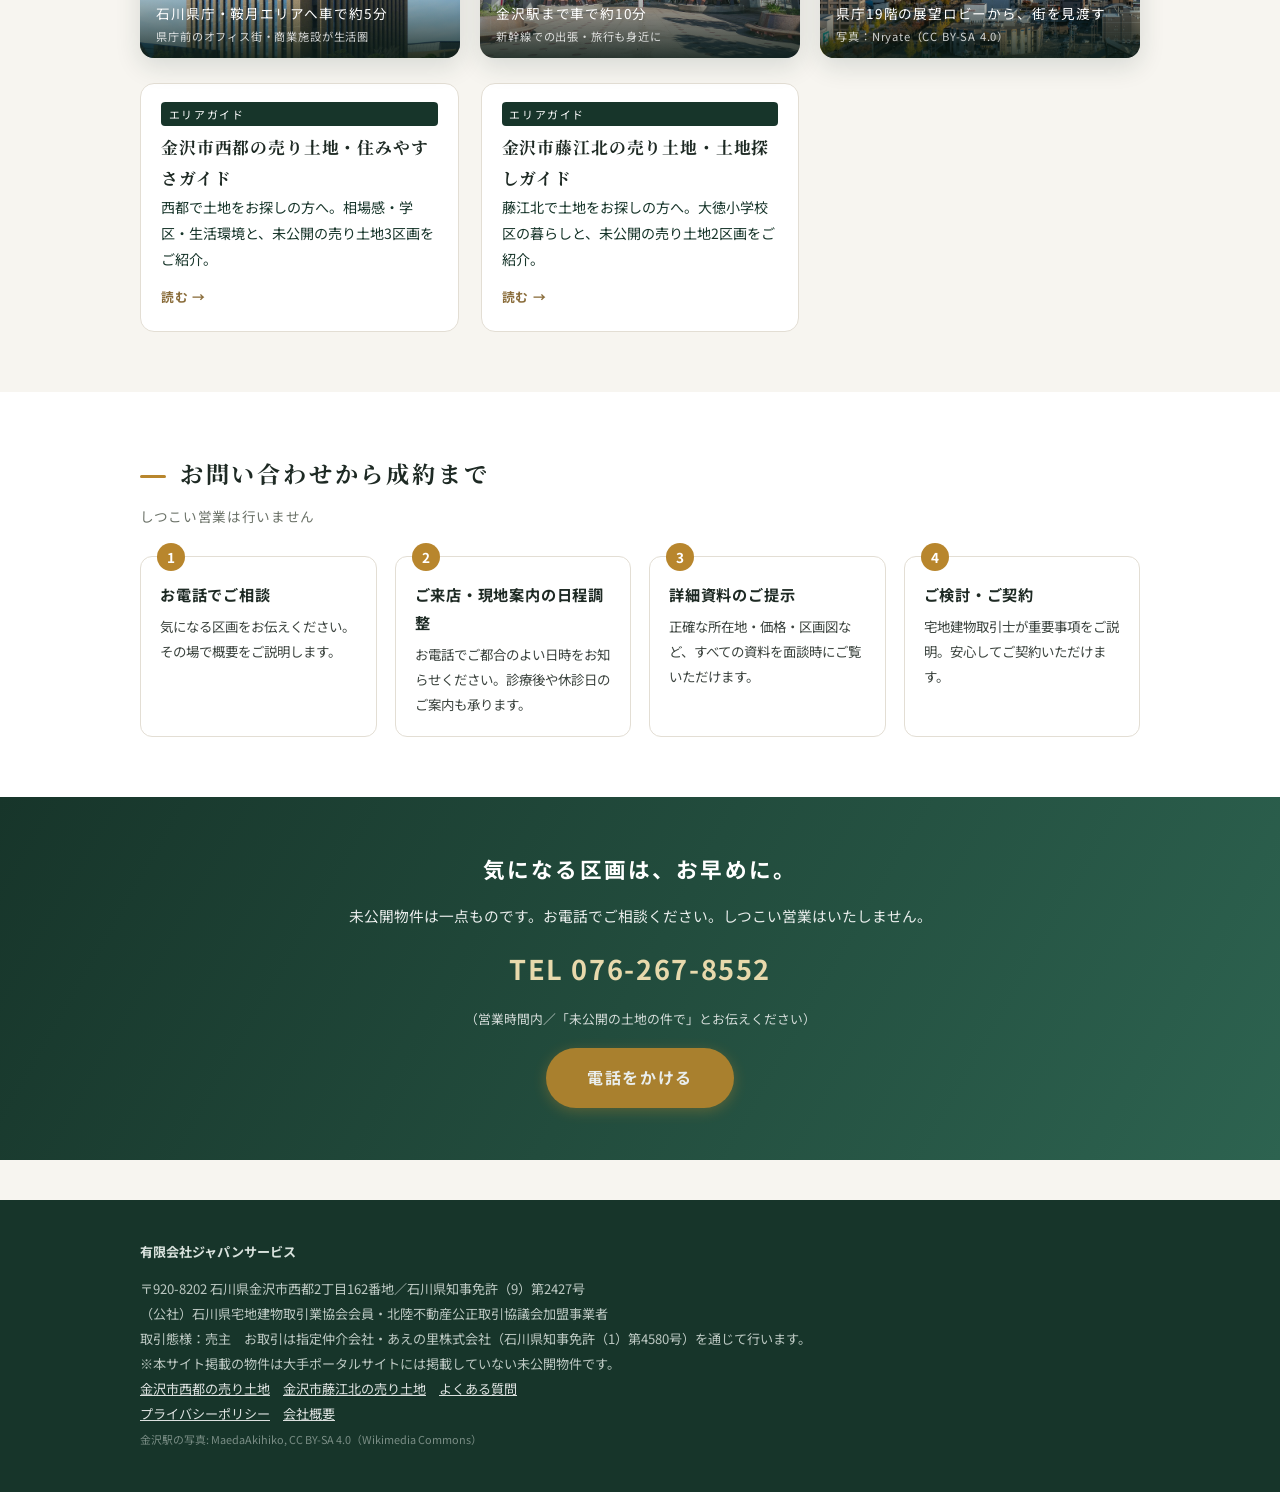
==== commit 45a4b4ca: "サイト更新" ====
--- a/index.html
+++ b/index.html
@@ -30,7 +30,7 @@
 <nav class="g"><a href="/#lands">物件一覧</a><a href="/faq.html">よくある質問</a><a href="/company.html">会社概要</a><a class="cta" href="/contact.html">お問い合わせ</a></nav>
 </div></header>
 
-<div class="hero photo"><div class="bg bg1"></div><div class="bg bg2"></div><div class="bg bg3"></div><div class="shade"></div><span class="imgnote">写真はイメージです</span><div class="wrap">
+<div class="hero photo"><div class="bg bg1"></div><div class="bg bg2"></div><div class="bg bg3"></div><div class="shade"></div><span class="imgnote">写真：石川県庁展望ロビーからの眺め（Nryate／CC BY-SA 4.0）／一部イメージ写真</span><div class="wrap">
 <span class="tag">OFF-MARKET</span>
 <h1>検索しても出てこない、<br>金沢の土地があります。</h1>
 <p class="lead">スーモ・アットホーム非掲載。金沢市藤江北・西都の未公開分譲地、全5区画（84〜232坪）。<br>この土地の情報は、ここと店頭にしかありません。</p>
@@ -97,7 +97,7 @@
 <div class="photo-grid">
 <figure><img src="/img/photo/kencho.jpg" alt="石川県庁舎" loading="lazy"><figcaption>石川県庁・鞍月エリアへ車で約5分<span class="sub">県庁前のオフィス街・商業施設が生活圏</span></figcaption></figure>
 <figure><img src="/img/photo/station.jpg" alt="金沢駅鼓門" loading="lazy"><figcaption>金沢駅まで車で約10分<span class="sub">新幹線での出張・旅行も身近に</span></figcaption></figure>
-<figure><img src="/img/photo/hero.jpg" alt="緑豊かな住宅街のイメージ" loading="lazy"><figcaption>整った街並みと、緑のある暮らし<span class="sub">写真はイメージです</span></figcaption></figure>
+<figure><img src="/img/photo/kencho_view.jpg" alt="石川県庁展望ロビーからの眺め" loading="lazy"><figcaption>県庁19階の展望ロビーから、街を見渡す<span class="sub">写真：Nryate（CC BY-SA 4.0）</span></figcaption></figure>
 </div>
 <div class="cards" style="margin-top:1.6em;grid-template-columns:repeat(auto-fill,minmax(290px,1fr))">
 <a class="card" href="/area/saito.html"><div class="body"><span class="badge">エリアガイド</span><h3>金沢市西都の売り土地・住みやすさガイド</h3><p class="catch" style="font-weight:400;font-size:.88rem">西都で土地をお探しの方へ。相場感・学区・生活環境と、未公開の売り土地3区画をご紹介。</p><div class="price">読む →</div></div></a>
--- a/style.css
+++ b/style.css
@@ -120,7 +120,7 @@
 h1,h2.sec,.hero h1,.card h3,.area-hero h1{font-family:"Noto Serif JP","Yu Mincho",serif}
 .hero.photo{isolation:isolate;background:#17352a}
 .hero.photo .bg{position:absolute;inset:0;background-position:center 62%;background-size:cover;z-index:0;opacity:0;animation:heroShow 24s ease-in-out infinite}
-.hero.photo .bg1{background-image:url(/img/photo/hero.jpg);animation-delay:0s}
+.hero.photo .bg1{background-image:url(/img/photo/kencho_view.jpg);animation-delay:0s;background-position:center 55%}
 .hero.photo .bg2{background-image:url(/img/photo/station.jpg);animation-delay:8s;background-position:center 40%}
 .hero.photo .bg3{background-image:url(/img/photo/kencho.jpg);animation-delay:16s;background-position:center 30%}
 @keyframes heroShow{0%{opacity:0;transform:scale(1.06)}4%{opacity:1}33%{opacity:1}41%{opacity:0;transform:scale(1)}100%{opacity:0}}
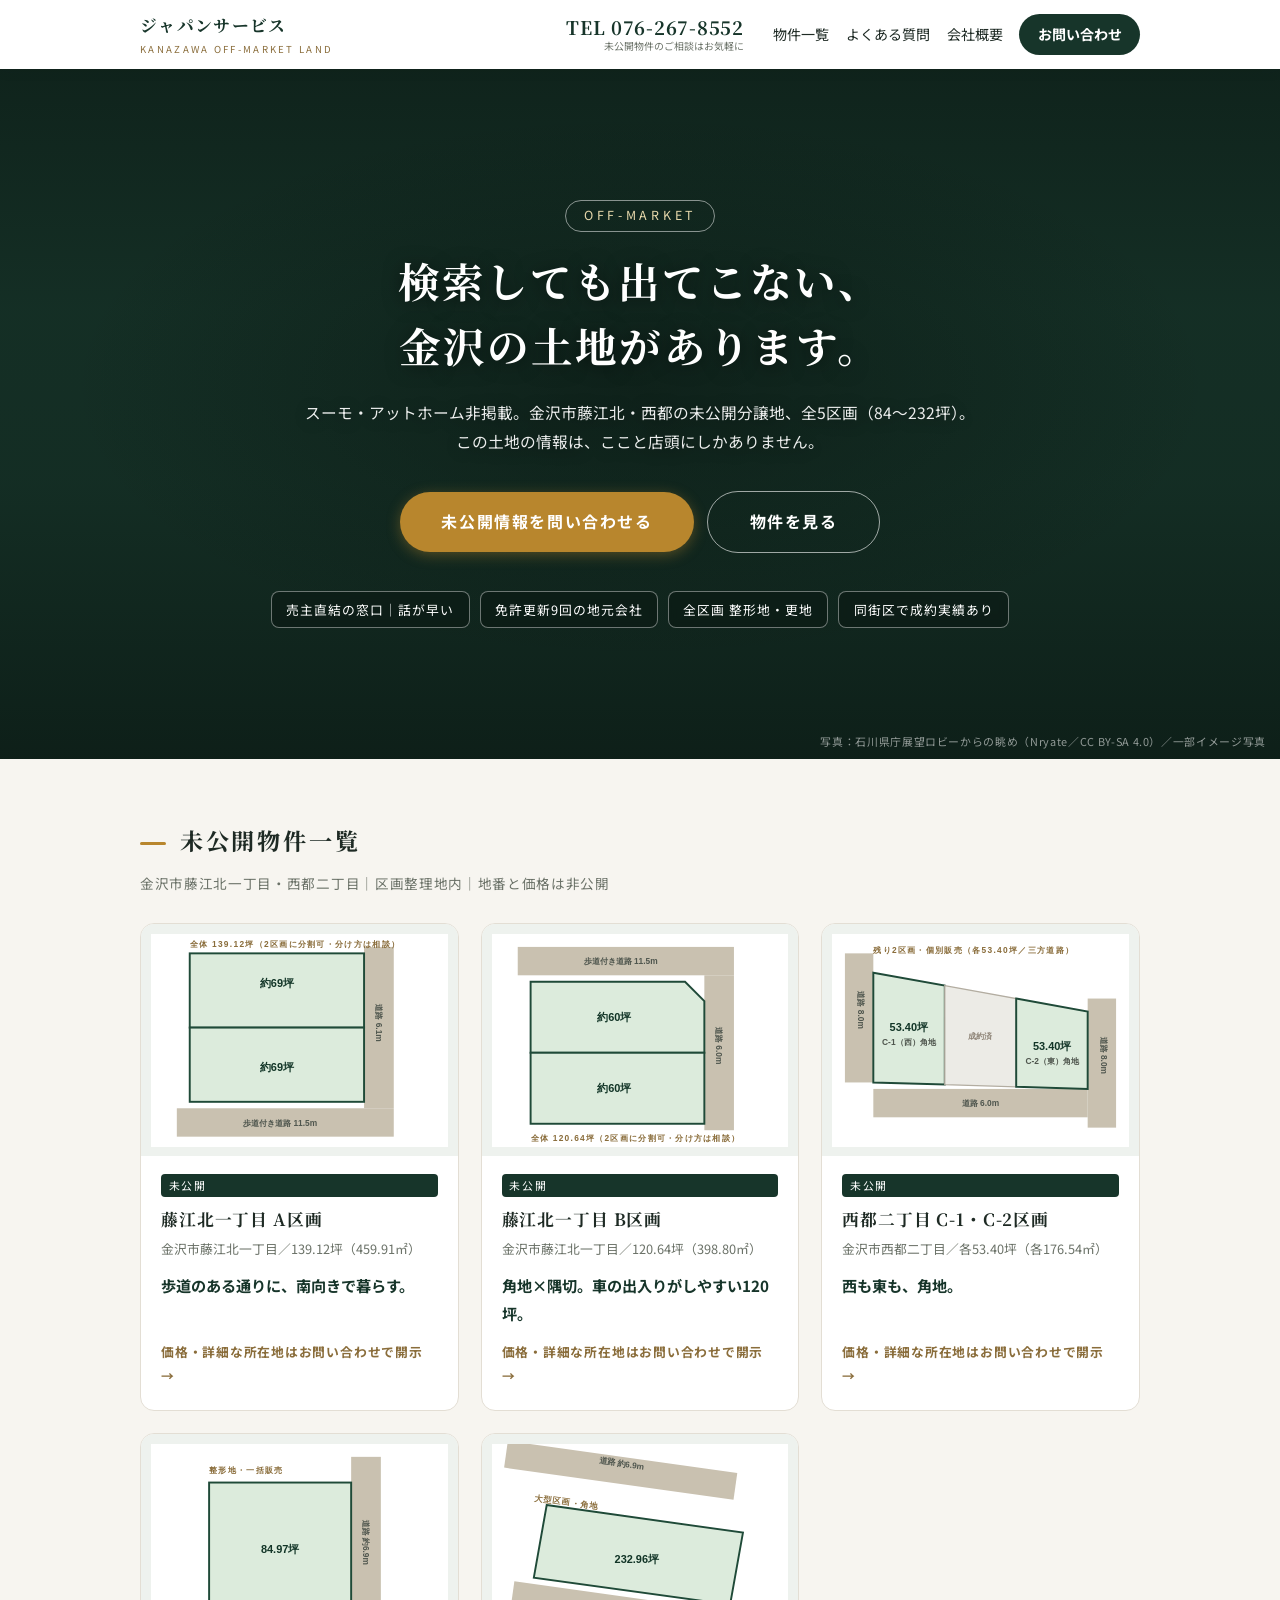
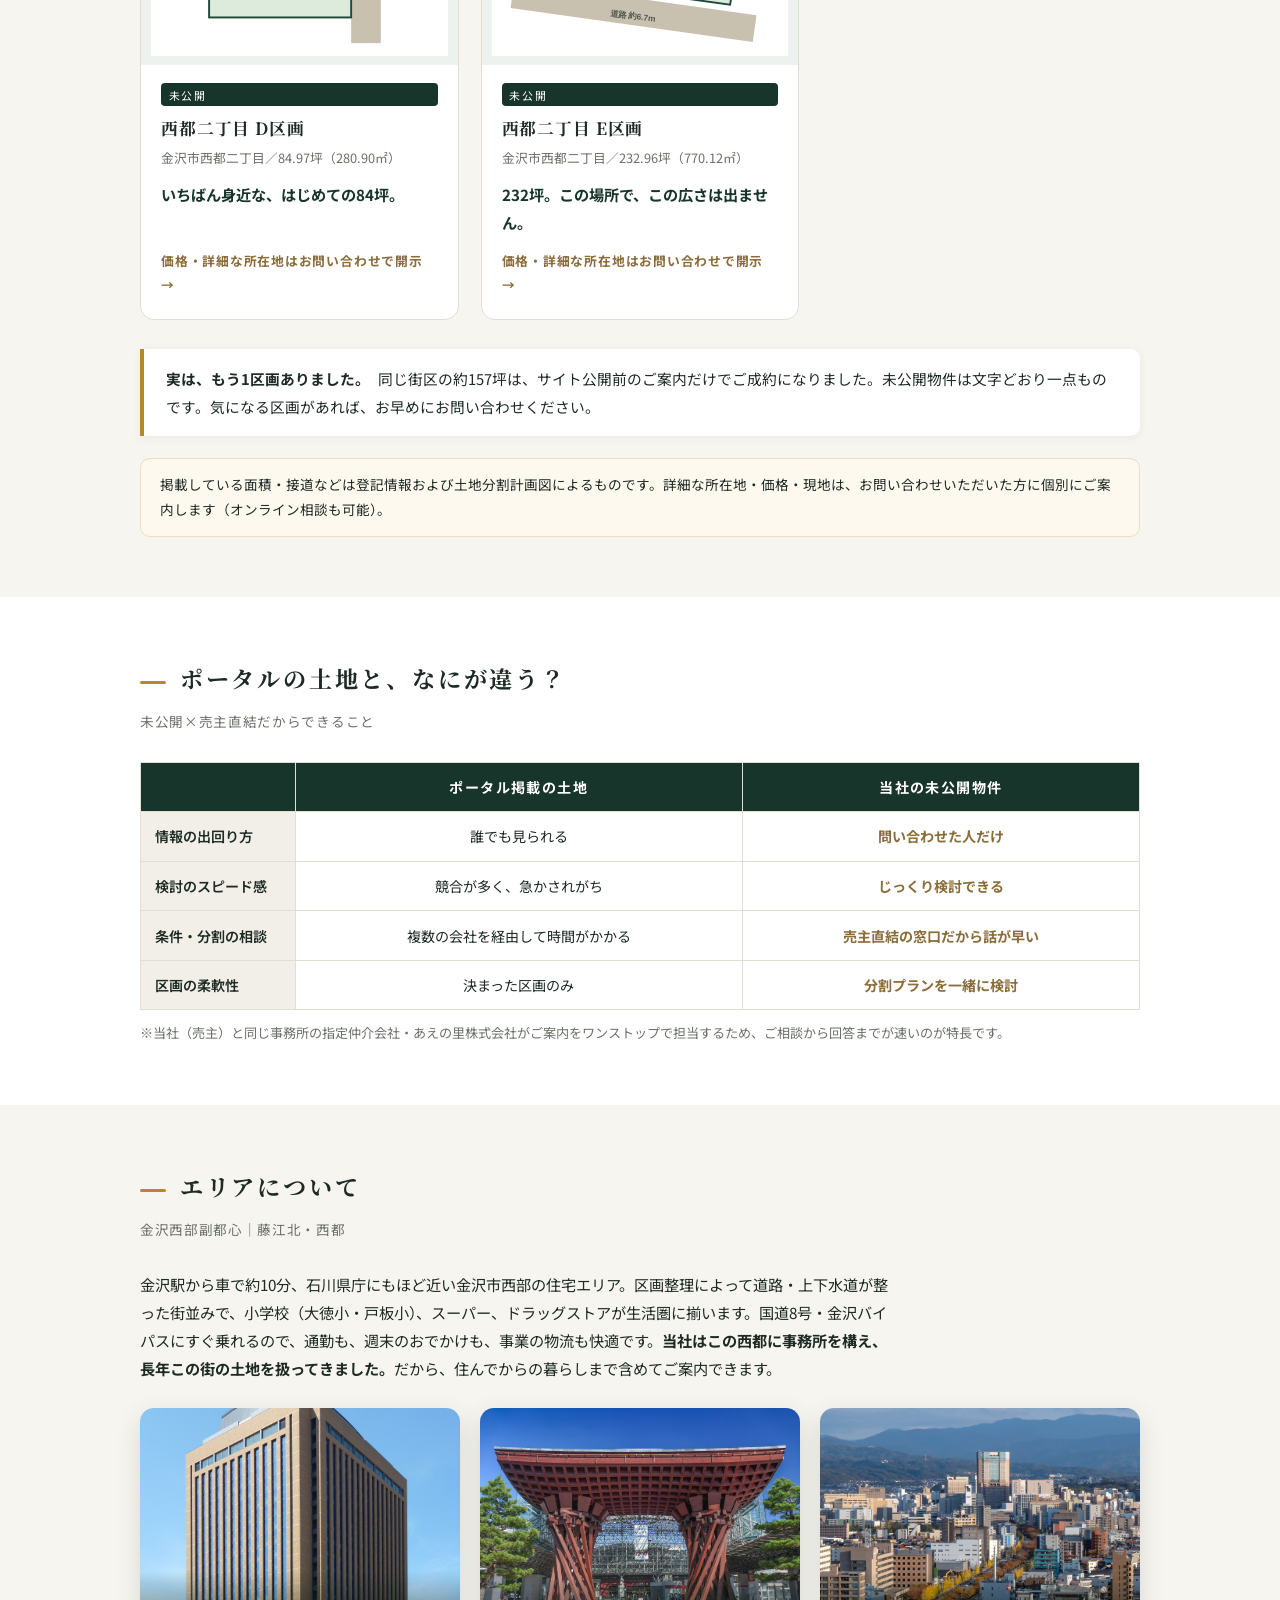
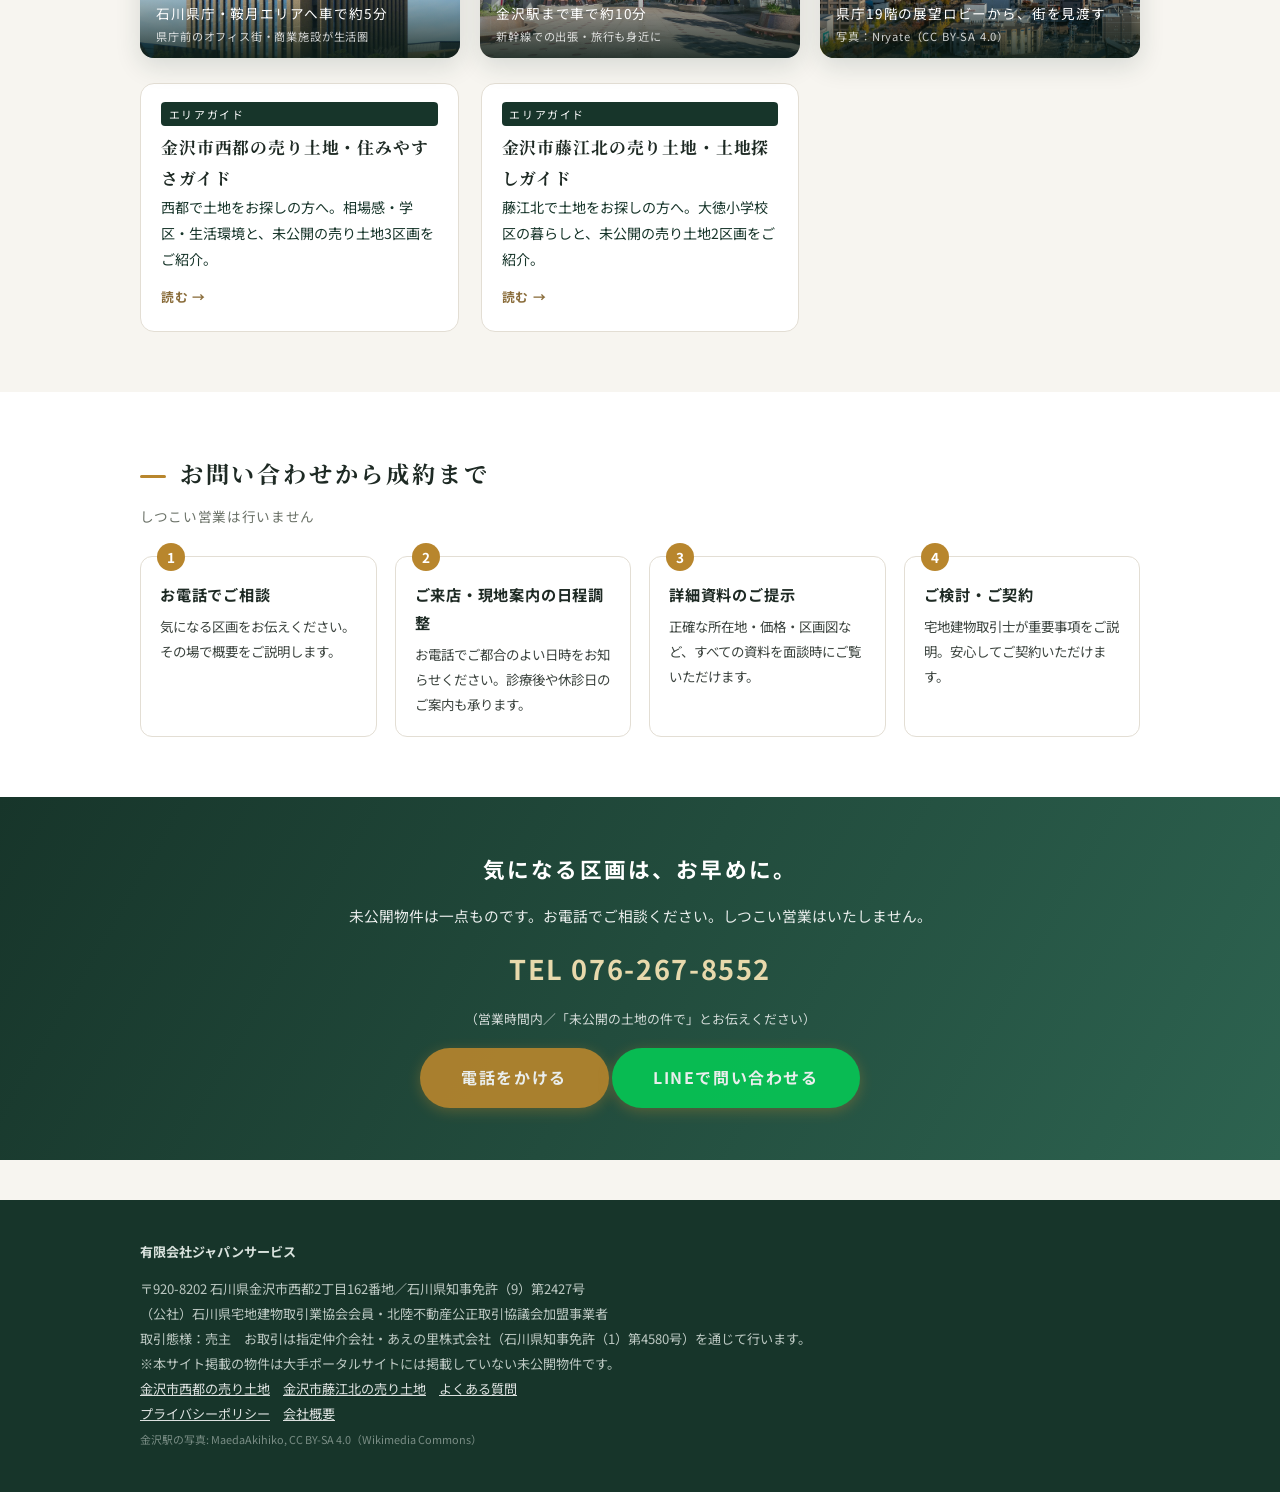
==== commit f51252d4: "サイト更新" ====
--- a/index.html
+++ b/index.html
@@ -15,6 +15,13 @@
 <link rel="preconnect" href="https://fonts.googleapis.com">
 <link href="https://fonts.googleapis.com/css2?family=Noto+Sans+JP:wght@400;600;700&family=Noto+Serif+JP:wght@600;700&display=swap" rel="stylesheet">
 <link rel="stylesheet" href="/style.css">
+<!-- Google tag (gtag.js) -->
+<script async src="https://www.googletagmanager.com/gtag/js?id=G-DY3NSJYX80"></script>
+<script>window.dataLayer=window.dataLayer||[];function gtag(){dataLayer.push(arguments);}gtag('js',new Date());gtag('config','G-DY3NSJYX80');
+document.addEventListener('click',function(e){var a=e.target.closest&&e.target.closest('a');if(!a)return;var h=a.getAttribute('href')||'';
+if(h.indexOf('tel:')===0)gtag('event','tel_click',{page:location.pathname});
+else if(a.classList.contains('line-btn'))gtag('event','line_click',{page:location.pathname});
+else if(a.classList.contains('btn')||a.classList.contains('cta'))gtag('event','cta_click',{page:location.pathname,label:a.textContent.trim()});});</script>
 
 <script type="application/ld+json">
 {"@context":"https://schema.org","@type":"RealEstateAgent","name":"有限会社ジャパンサービス",
@@ -121,7 +128,7 @@
 <p>未公開物件は一点ものです。お電話でご相談ください。しつこい営業はいたしません。</p>
 <a class="tel" href="tel:076-267-8552">TEL 076-267-8552</a>
 <p style="font-size:.8rem;opacity:.8">（営業時間内／「未公開の土地の件で」とお伝えください）</p>
-<p style="margin-top:1.2em"><a class="btn" href="tel:076-267-8552">電話をかける</a></p>
+<p style="margin-top:1.2em"><a class="btn" href="tel:076-267-8552">電話をかける</a> <a class="btn line-btn" href="https://lin.ee/kzL45s6" target="_blank" rel="noopener">LINEで問い合わせる</a></p>
 </div></div>
 <footer class="site"><div class="wrap">
 <strong>有限会社ジャパンサービス</strong>
--- a/style.css
+++ b/style.css
@@ -73,6 +73,12 @@
 table.cmp thead th{background:var(--deep);color:#fff;letter-spacing:.1em}
 table.cmp td:first-child{background:#f1efe8;font-weight:600;text-align:left;width:11em}
 table.cmp td.good{color:var(--accent-d);font-weight:700}
+.btn.line-btn{background:#06C755;color:#fff;border-color:#06C755}.btn.line-btn:hover{background:#05b04c}
+.line-row{margin-top:1rem;text-align:center}.line-row small{display:block;margin-top:.4rem;color:#5c6560;font-size:.8rem}
+table.cmp.dist{min-width:0;table-layout:fixed}
+table.cmp.dist th{width:62%;text-align:left;font-weight:600;background:#f1efe8;word-break:keep-all}
+table.cmp.dist td{white-space:nowrap}
+@media(max-width:640px){table.cmp.dist{font-size:.82rem}table.cmp.dist th,table.cmp.dist td{padding:.7em .6em}html,body{max-width:100%;overflow-x:hidden}}
 .points{list-style:none;margin:1.2em 0}
 .points li{position:relative;padding:.5em 0 .5em 2.2em;font-size:.94rem;border-bottom:1px dashed var(--line)}
 .points li::before{content:"✓";position:absolute;left:.3em;top:.45em;color:var(--accent);font-weight:700;font-size:1.05rem}
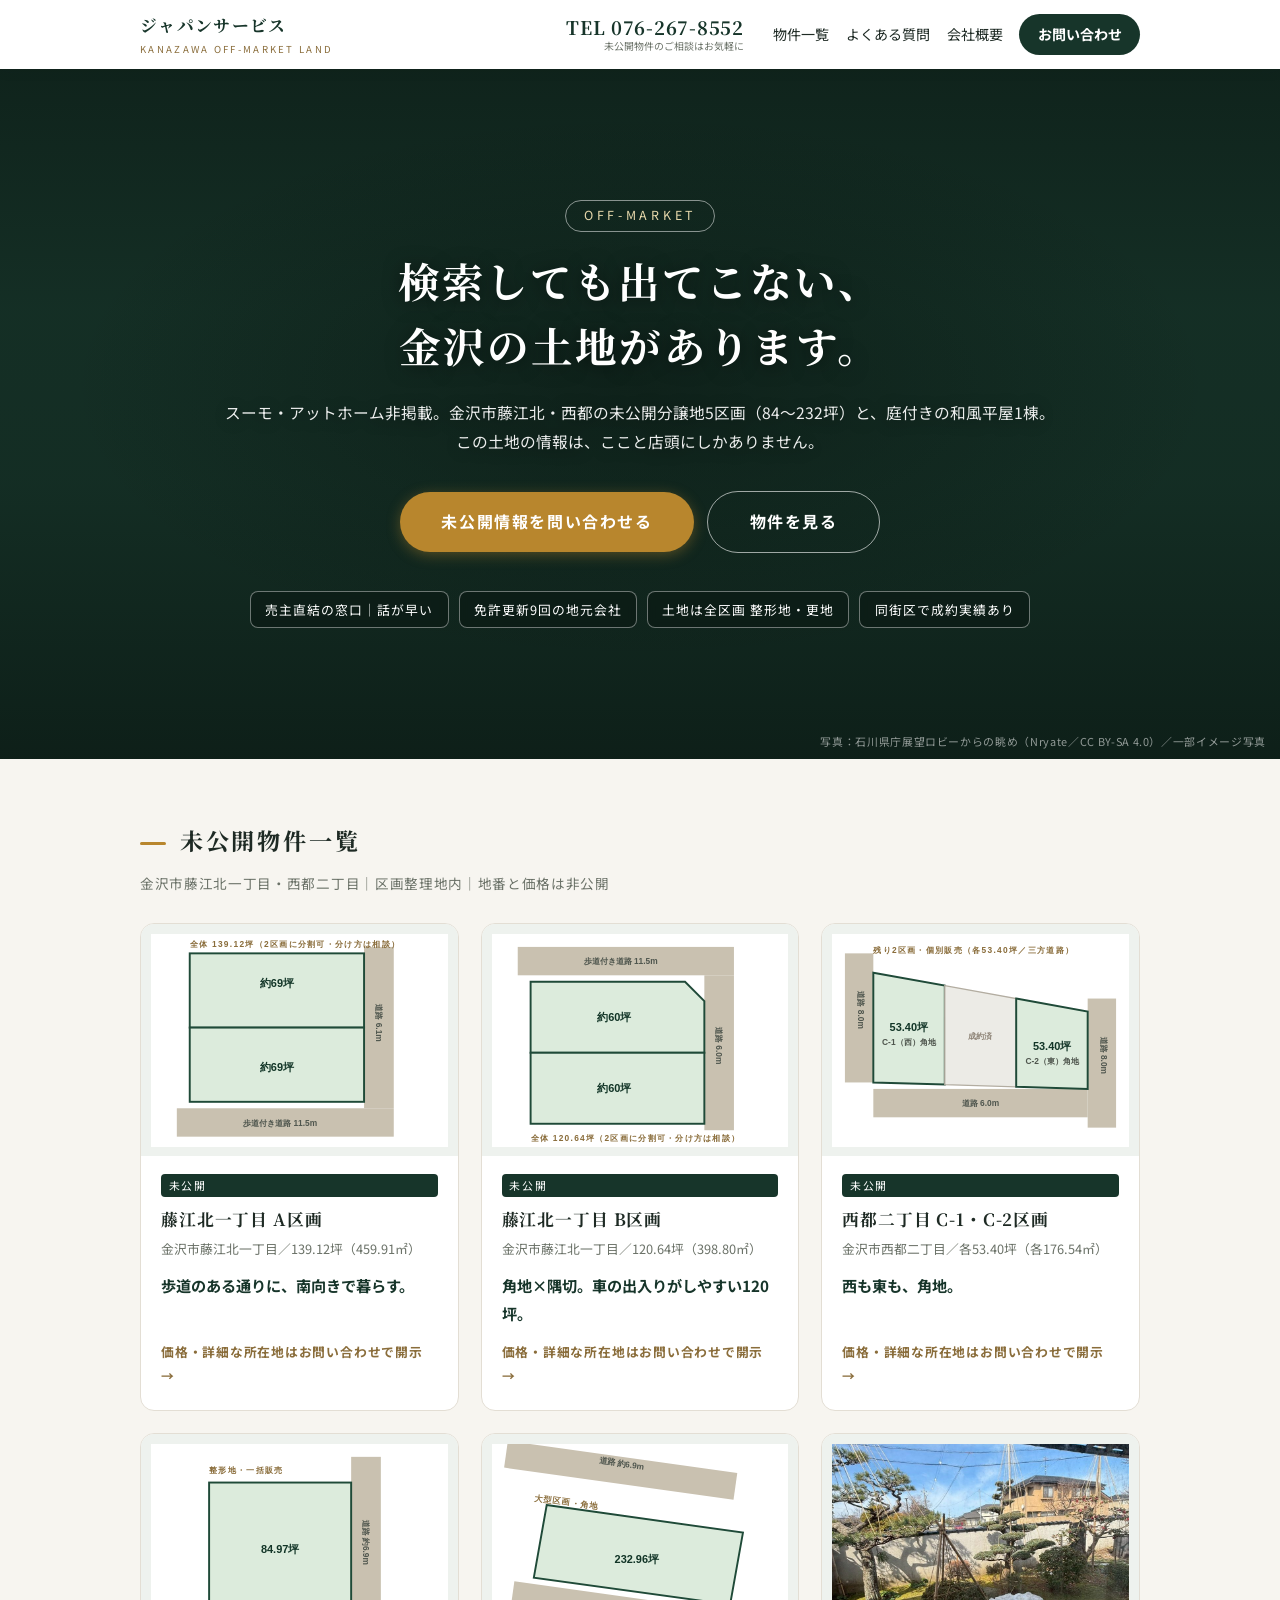
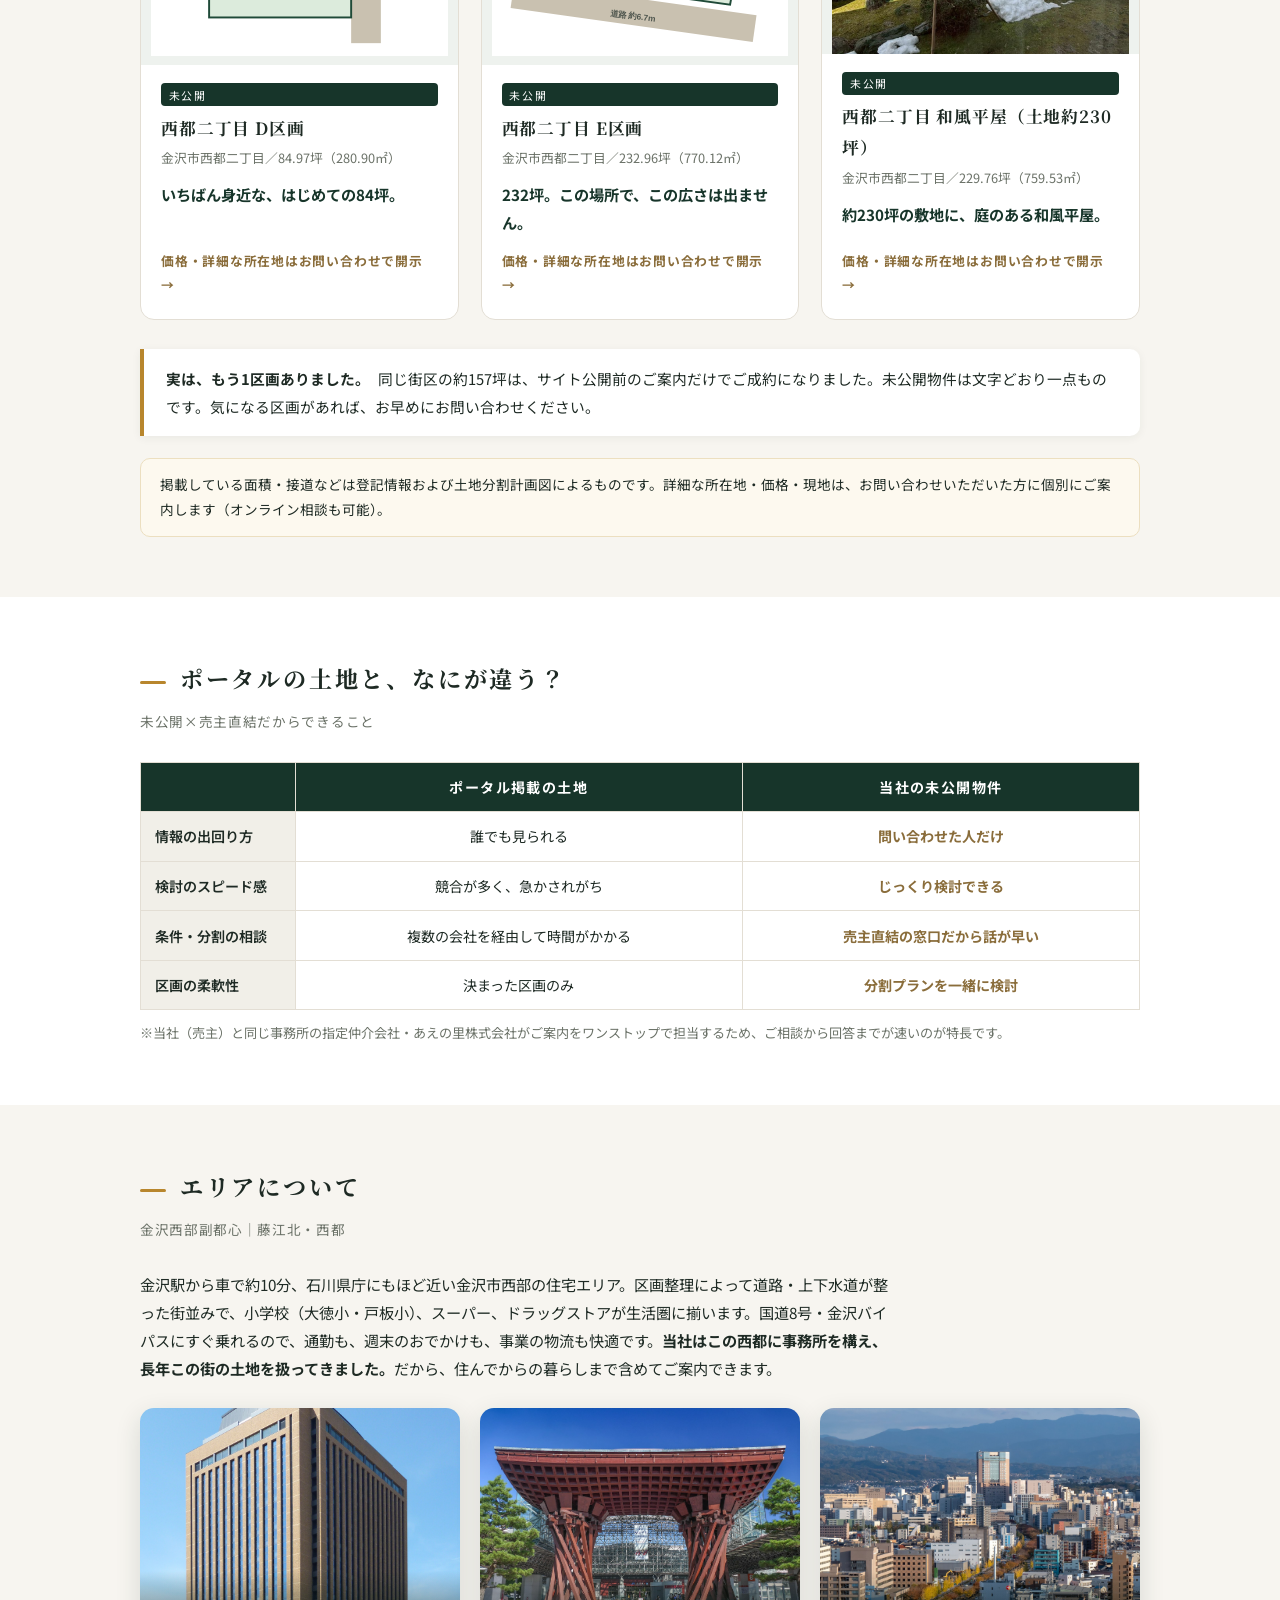
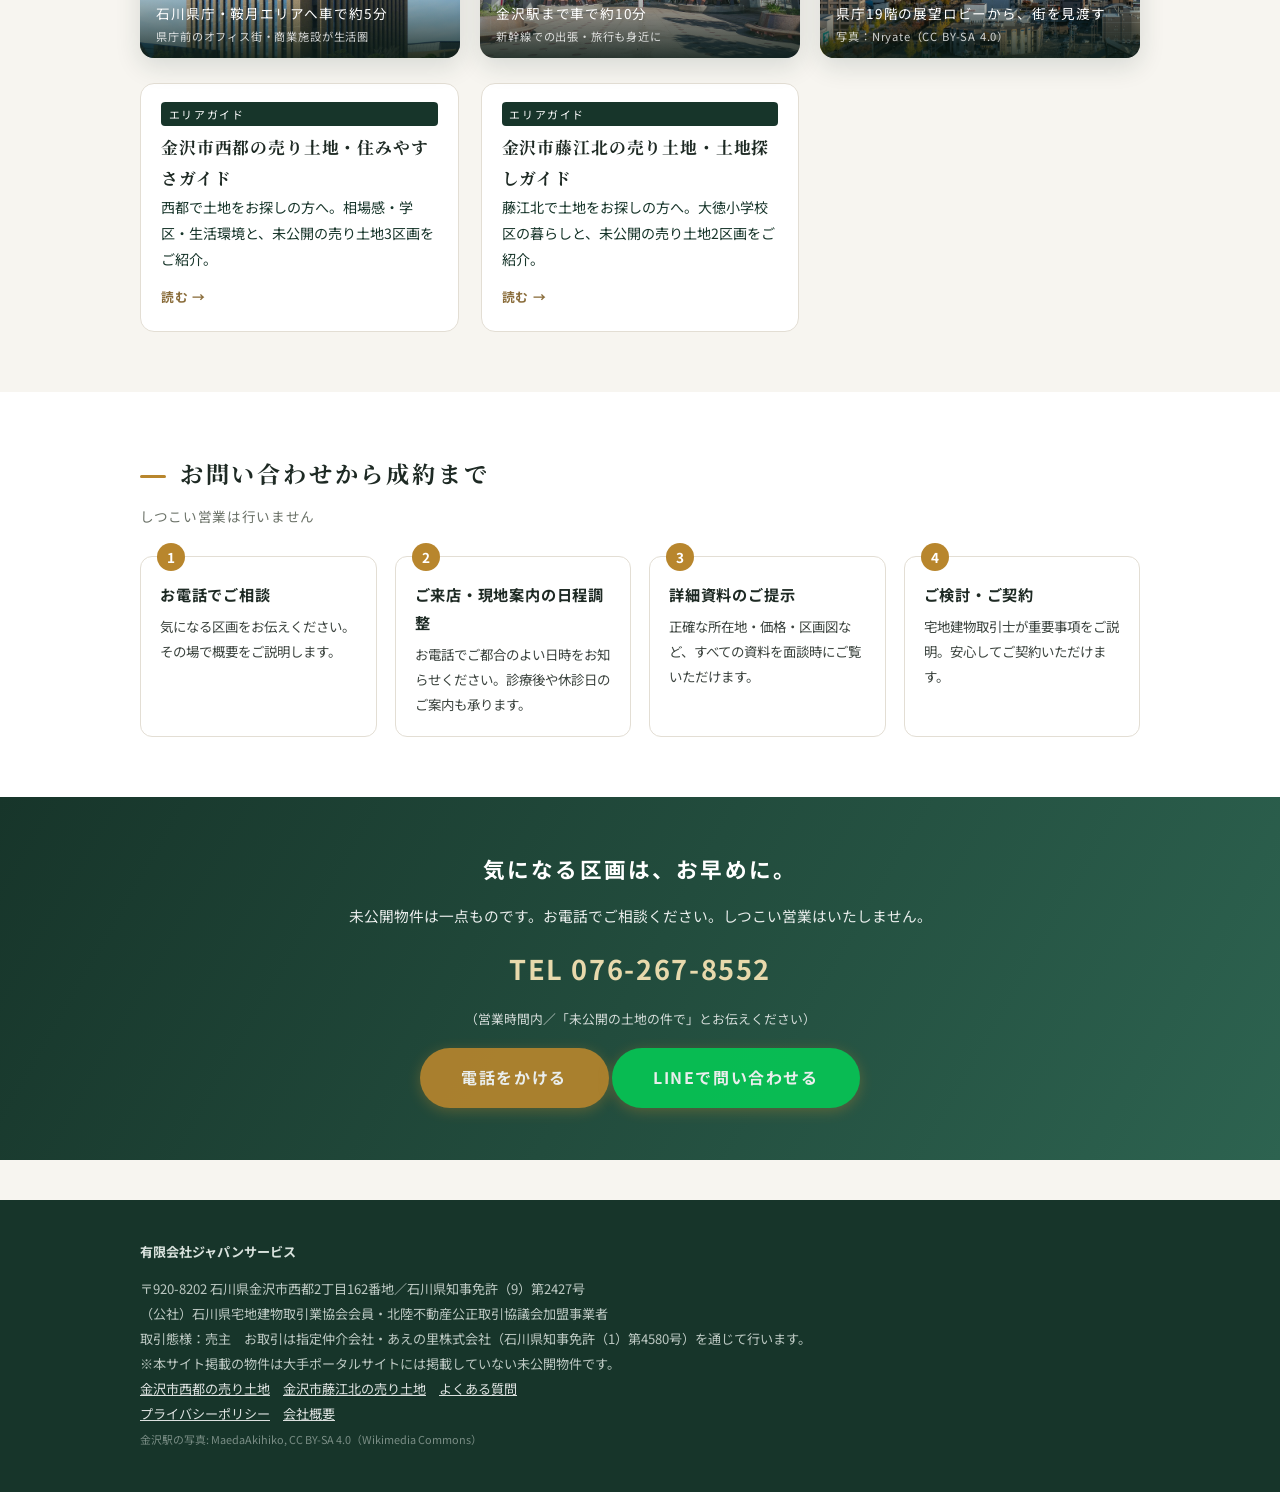
==== commit 2fd6fe38: "サイト更新" ====
--- a/index.html
+++ b/index.html
@@ -4,10 +4,10 @@
 <meta charset="UTF-8">
 <meta name="viewport" content="width=device-width, initial-scale=1">
 <title>金沢市の未公開土地・分譲地｜有限会社ジャパンサービス（藤江北・西都）</title>
-<meta name="description" content="金沢市藤江北・西都の未公開土地5区画（84〜232坪）。スーモ・アットホーム非掲載。価格・地番はお問い合わせいただいた方にだけ開示。有限会社ジャパンサービス（石川県知事免許(9)第2427号）。">
+<meta name="description" content="金沢市藤江北・西都の未公開土地5区画（84〜232坪）と和風平屋（土地約230坪）。スーモ・アットホーム非掲載。価格・地番はお問い合わせいただいた方にだけ開示。有限会社ジャパンサービス（石川県知事免許(9)第2427号）。">
 <link rel="canonical" href="https://aenosato.github.io/">
 <meta property="og:title" content="金沢市の未公開土地・分譲地｜有限会社ジャパンサービス（藤江北・西都）">
-<meta property="og:description" content="金沢市藤江北・西都の未公開土地5区画（84〜232坪）。スーモ・アットホーム非掲載。価格・地番はお問い合わせいただいた方にだけ開示。有限会社ジャパンサービス（石川県知事免許(9)第2427号）。">
+<meta property="og:description" content="金沢市藤江北・西都の未公開土地5区画（84〜232坪）と和風平屋（土地約230坪）。スーモ・アットホーム非掲載。価格・地番はお問い合わせいただいた方にだけ開示。有限会社ジャパンサービス（石川県知事免許(9)第2427号）。">
 <meta property="og:type" content="website">
 <meta property="og:url" content="https://aenosato.github.io/">
 <meta property="og:image" content="https://aenosato.github.io/img/ogp.png">
@@ -40,9 +40,9 @@
 <div class="hero photo"><div class="bg bg1"></div><div class="bg bg2"></div><div class="bg bg3"></div><div class="shade"></div><span class="imgnote">写真：石川県庁展望ロビーからの眺め（Nryate／CC BY-SA 4.0）／一部イメージ写真</span><div class="wrap">
 <span class="tag">OFF-MARKET</span>
 <h1>検索しても出てこない、<br>金沢の土地があります。</h1>
-<p class="lead">スーモ・アットホーム非掲載。金沢市藤江北・西都の未公開分譲地、全5区画（84〜232坪）。<br>この土地の情報は、ここと店頭にしかありません。</p>
+<p class="lead">スーモ・アットホーム非掲載。金沢市藤江北・西都の未公開分譲地5区画（84〜232坪）と、庭付きの和風平屋1棟。<br>この土地の情報は、ここと店頭にしかありません。</p>
 <div class="cta-row"><a class="btn" href="/contact.html">未公開情報を問い合わせる</a><a class="btn ghost" href="#lands">物件を見る</a></div>
-<div class="trustline"><span>売主直結の窓口｜話が早い</span><span>免許更新9回の地元会社</span><span>全区画 整形地・更地</span><span>同街区で成約実績あり</span></div>
+<div class="trustline"><span>売主直結の窓口｜話が早い</span><span>免許更新9回の地元会社</span><span>土地は全区画 整形地・更地</span><span>同街区で成約実績あり</span></div>
 </div></div>
 
 <section id="lands"><div class="wrap">
@@ -77,6 +77,12 @@
 <div class="body"><span class="badge">未公開</span><h3>西都二丁目 E区画</h3>
 <div class="meta">金沢市西都二丁目／232.96坪（770.12㎡）</div>
 <p class="catch">232坪。この場所で、この広さは出ません。</p>
+<div class="price">価格・詳細な所在地はお問い合わせで開示 →</div></div></a>
+<a class="card" href="/land/saito-hiraya.html">
+<div class="fig"><img src="/img/photo/hiraya-garden.jpg" alt="西都二丁目 和風平屋（土地約230坪） 庭（室内から）" loading="lazy" style="width:100%;height:210px;object-fit:cover;display:block"></div>
+<div class="body"><span class="badge">未公開</span><h3>西都二丁目 和風平屋（土地約230坪）</h3>
+<div class="meta">金沢市西都二丁目／229.76坪（759.53㎡）</div>
+<p class="catch">約230坪の敷地に、庭のある和風平屋。</p>
 <div class="price">価格・詳細な所在地はお問い合わせで開示 →</div></div></a>
 </div>
 <div class="sold"><strong>実は、もう1区画ありました。</strong>　同じ街区の約157坪は、サイト公開前のご案内だけでご成約になりました。未公開物件は文字どおり一点ものです。気になる区画があれば、お早めにお問い合わせください。</div>
@@ -140,6 +146,32 @@
 <a href="/privacy.html">プライバシーポリシー</a>　<a href="/company.html">会社概要</a><br>
 <span style="font-size:.68rem;opacity:.6">金沢駅の写真: MaedaAkihiko, CC BY-SA 4.0（Wikimedia Commons）</span></div>
 </div></footer>
+
+<div class="fixbar"><a class="btn line-btn" href="https://lin.ee/kzL45s6" target="_blank" rel="noopener">LINEで相談</a><a class="btn" href="tel:076-267-8552">電話をかける</a></div>
+<div class="nudge" id="nudge" role="dialog" aria-label="お問い合わせのご案内"><button class="pop-close" id="nudge-close" aria-label="閉じる">✕</button>
+<h4>LINEで気軽にご質問ください</h4><p>友だち追加して「未公開の土地の件で」と送るだけ。地番・価格・区画図をご案内します。</p>
+<a class="btn line-btn" href="https://lin.ee/kzL45s6" target="_blank" rel="noopener">LINEで問い合わせる</a></div>
+<div class="modal-bg" id="exit-bg"><div class="modal" role="dialog" aria-modal="true" aria-label="お問い合わせのご案内"><button class="pop-close" id="exit-close" aria-label="閉じる">✕</button>
+<h4>お問い合わせは、お済みですか？</h4><p>地番・価格は、お電話またはLINEでのみご案内しています。<br>LINEなら一言送るだけで大丈夫です。しつこい営業はいたしません。</p>
+<a class="btn line-btn" href="https://lin.ee/kzL45s6" target="_blank" rel="noopener">LINEで問い合わせる</a><a class="btn" href="tel:076-267-8552">電話をかける</a>
+<button class="later" id="exit-later">あとで検討する</button></div></div>
+<script>(function(){
+var nudge=document.getElementById('nudge'),exitBg=document.getElementById('exit-bg');if(!nudge||!exitBg)return;
+function track(n,p){try{if(typeof gtag==='function')gtag('event',n,p||{});}catch(e){}}
+var shownNudge=false,shownExit=false,leavingViaLink=false;
+function openExit(){if(shownExit)return;shownExit=true;nudge.classList.remove('show');exitBg.classList.add('show');track('popup_view',{popup_type:'exit_modal'});}
+function closeExit(){if(exitBg.classList.contains('show'))track('popup_close',{popup_type:'exit_modal'});exitBg.classList.remove('show');}
+var idleTimer=null;
+window.addEventListener('scroll',function(){if(shownNudge)return;clearTimeout(idleTimer);if(window.scrollY>300){idleTimer=setTimeout(function(){if(shownNudge||exitBg.classList.contains('show'))return;shownNudge=true;nudge.classList.add('show');track('popup_view',{popup_type:'nudge'});},1600);}},{passive:true});
+document.getElementById('nudge-close').addEventListener('click',function(){nudge.classList.remove('show');track('popup_close',{popup_type:'nudge'});});
+document.addEventListener('click',function(e){if(e.target.closest&&e.target.closest('a')){leavingViaLink=true;setTimeout(function(){leavingViaLink=false;},3000);}},true);
+window.addEventListener('beforeunload',function(e){if(leavingViaLink||shownExit)return;e.preventDefault();e.returnValue='';setTimeout(openExit,600);});
+document.addEventListener('mouseout',function(e){if(e.relatedTarget||e.clientY>10)return;openExit();});
+try{history.pushState({js:1},'');window.addEventListener('popstate',function(){if(!shownExit){openExit();history.pushState({js:2},'');}});}catch(e){}
+document.getElementById('exit-close').addEventListener('click',closeExit);document.getElementById('exit-later').addEventListener('click',closeExit);
+exitBg.addEventListener('click',function(e){if(e.target===exitBg)closeExit();});
+})();</script>
+
 <script>
 const io=new IntersectionObserver(es=>es.forEach(e=>{if(e.isIntersecting){e.target.classList.add('in');io.unobserve(e.target)}}),{threshold:.12});
 document.querySelectorAll('section .wrap>*,.cards>*,.steps>div').forEach(el=>{el.classList.add('fade');io.observe(el)});
--- a/style.css
+++ b/style.css
@@ -75,6 +75,27 @@
 table.cmp td.good{color:var(--accent-d);font-weight:700}
 .btn.line-btn{background:#06C755;color:#fff;border-color:#06C755}.btn.line-btn:hover{background:#05b04c}
 .line-row{margin-top:1rem;text-align:center}.line-row small{display:block;margin-top:.4rem;color:#5c6560;font-size:.8rem}
+/* 固定CTA（スマホ）・ナッジ・離脱モーダル */
+.fixbar{position:fixed;left:0;right:0;bottom:0;z-index:60;display:flex;gap:8px;padding:10px 12px calc(10px + env(safe-area-inset-bottom));background:rgba(255,255,255,.97);border-top:1px solid var(--line)}
+.fixbar .btn{flex:1;padding:.9em .5em;font-size:.9rem;border-radius:12px;box-shadow:none;letter-spacing:.04em;text-align:center}
+@media(min-width:768px){.fixbar{display:none}}
+@media(max-width:767px){body{padding-bottom:78px}}
+.nudge{position:fixed;right:14px;bottom:14px;z-index:70;background:#fff;border-radius:16px;box-shadow:0 14px 44px rgba(8,40,32,.32);border:1px solid var(--line);padding:18px 18px 16px;width:min(340px,calc(100vw - 28px));display:none}
+.nudge.show{display:block;animation:nudge-up .35s ease}
+@keyframes nudge-up{from{transform:translateY(18px);opacity:0}}
+@media(max-width:767px){.nudge{left:14px;right:14px;width:auto;bottom:calc(88px + env(safe-area-inset-bottom))}}
+.nudge h4{font-size:1rem;font-weight:700;margin-bottom:4px;padding-right:28px;color:var(--deep)}
+.nudge p{font-size:.84rem;color:#3c5249;margin-bottom:12px;line-height:1.7}
+.nudge .btn{width:100%;text-align:center;padding:.8em 1em;font-size:.95rem;border-radius:12px;box-shadow:none}
+.pop-close{position:absolute;top:10px;right:10px;width:30px;height:30px;border:none;background:#eef3f1;border-radius:50%;cursor:pointer;font-size:15px;line-height:1;color:#43584f;font-weight:700}
+.modal-bg{position:fixed;inset:0;z-index:80;background:rgba(8,32,26,.58);display:none;align-items:center;justify-content:center;padding:20px}
+.modal-bg.show{display:flex}
+.modal{position:relative;background:#fff;border-radius:20px;max-width:440px;width:100%;padding:30px 26px 24px;text-align:center;animation:modal-in .3s ease}
+@keyframes modal-in{from{transform:scale(.94);opacity:0}}
+.modal h4{font-size:1.12rem;letter-spacing:.02em;font-weight:700;line-height:1.5;margin-bottom:8px;color:var(--deep)}
+.modal p{font-size:.9rem;color:#3c5249;margin-bottom:16px;line-height:1.8}
+.modal .btn{display:block;width:100%;text-align:center;box-shadow:none;margin-top:8px}
+.modal .later{display:inline-block;margin-top:14px;background:none;border:none;color:#6b7268;font-size:.8rem;text-decoration:underline;cursor:pointer}
 table.cmp.dist{min-width:0;table-layout:fixed}
 table.cmp.dist th{width:62%;text-align:left;font-weight:600;background:#f1efe8;word-break:keep-all}
 table.cmp.dist td{white-space:nowrap}
